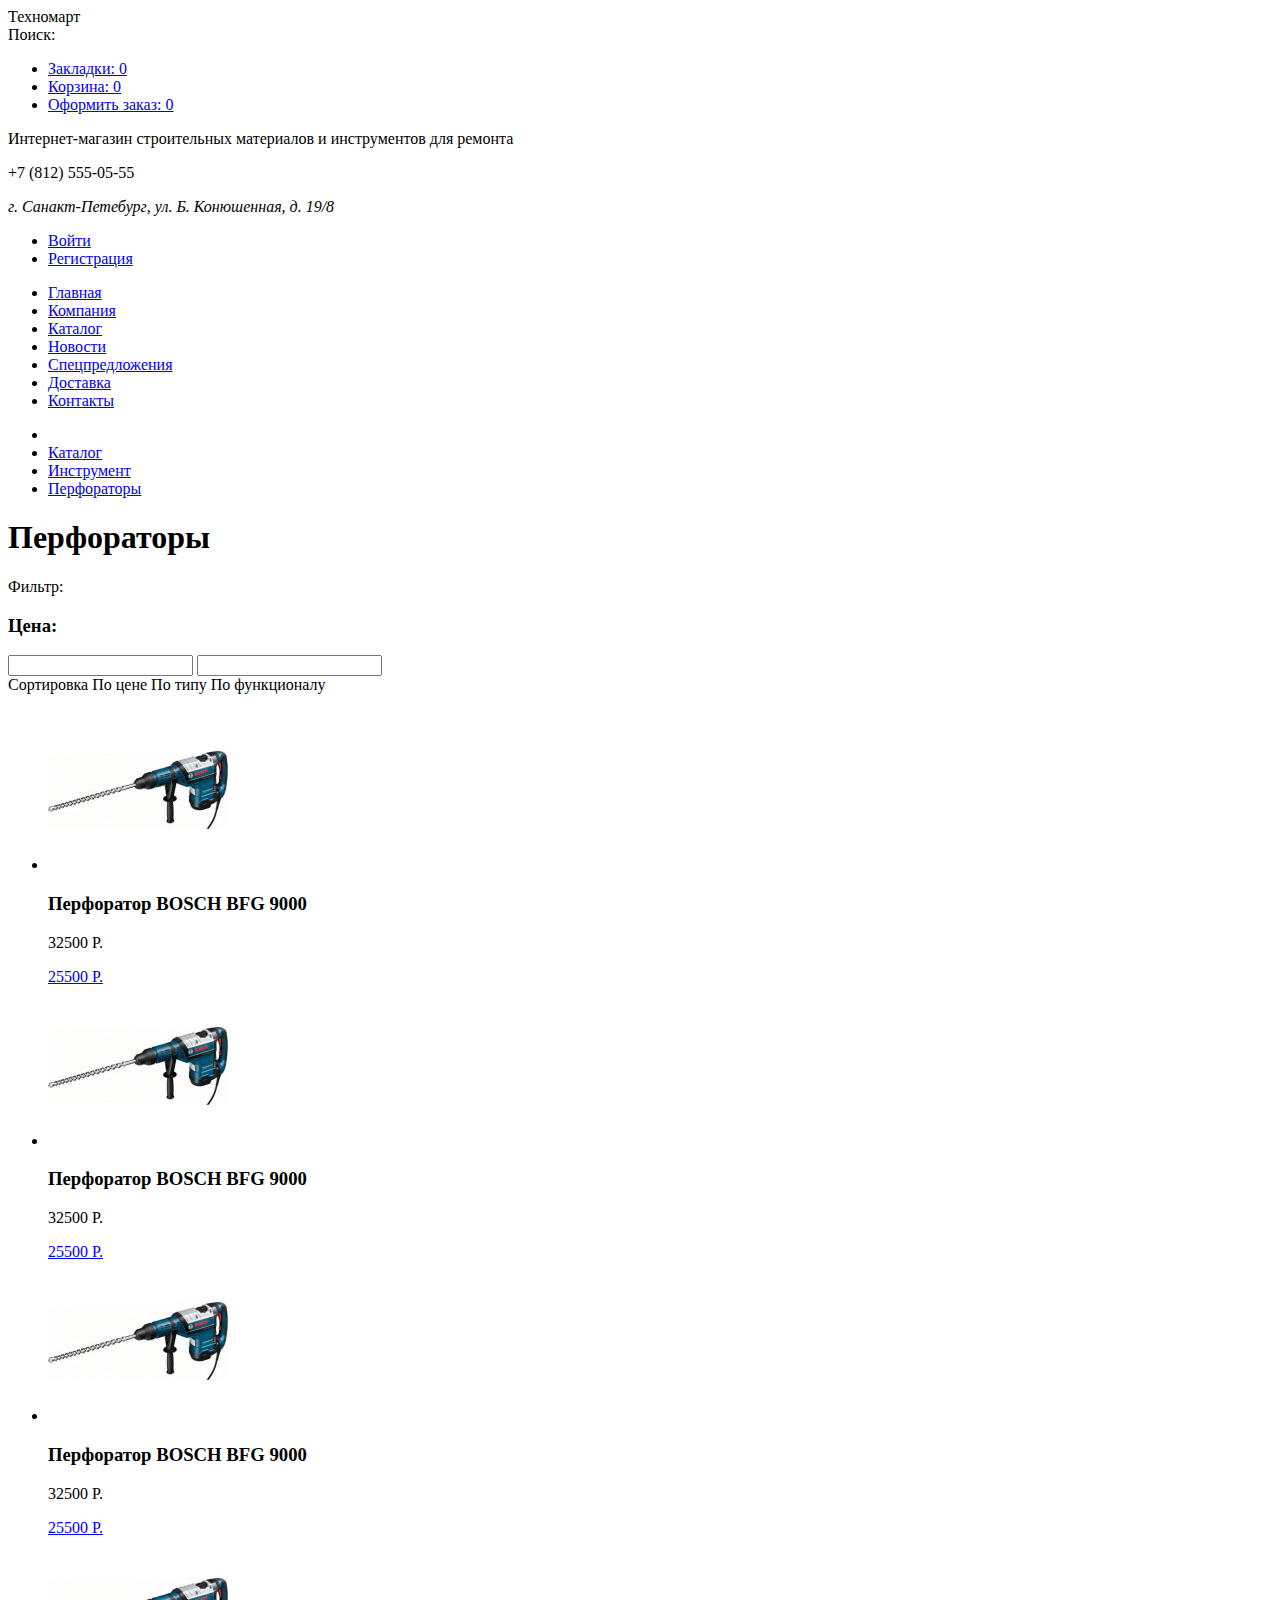
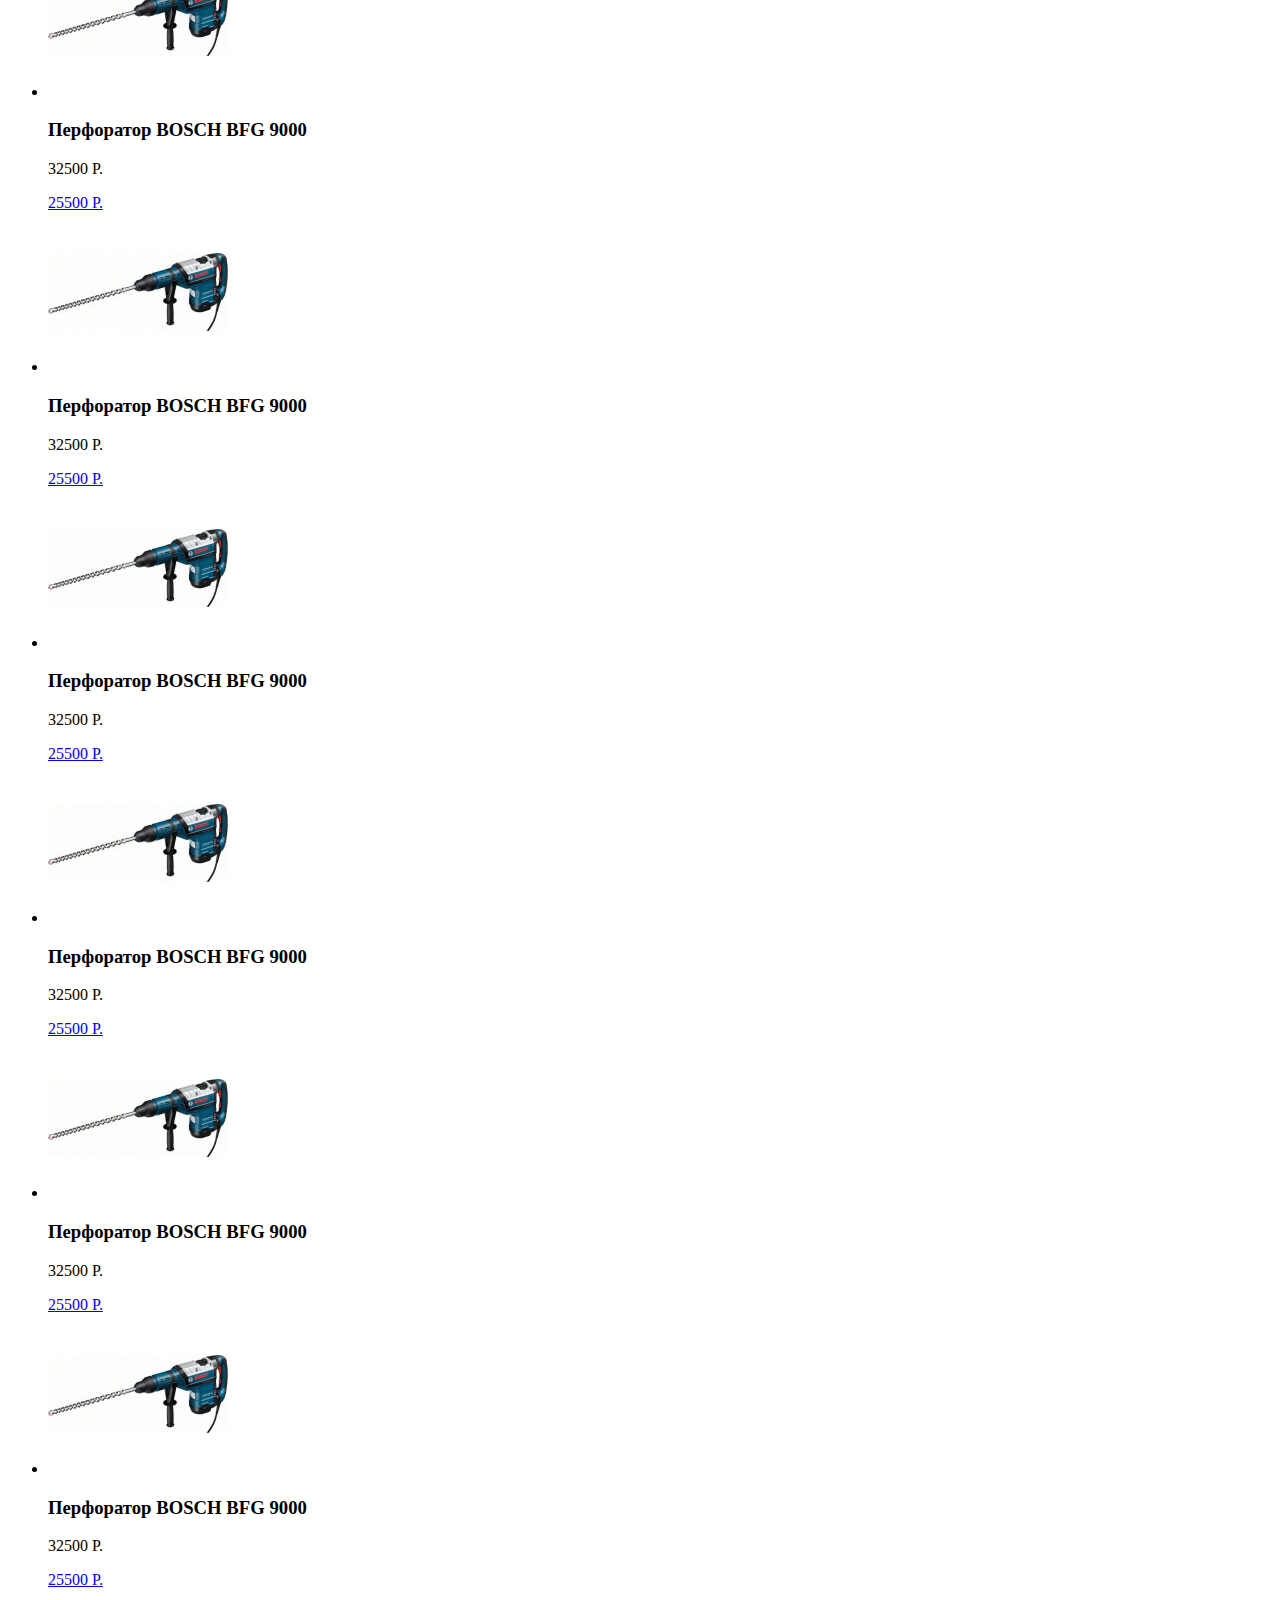
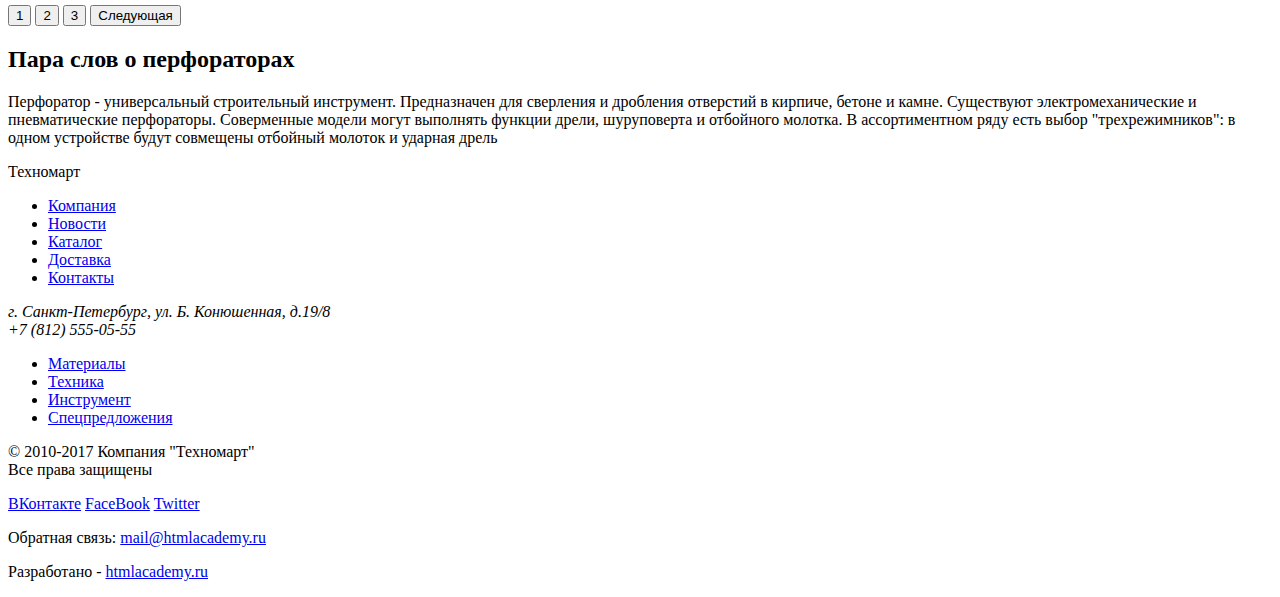
==== catalog.html @ d5b616be "Размечен каталог" ====
<!DOCTYPE html>
<html lang="ru">
  <head>
    <meta charset="utf-8">
    <title>HTML Academy: Каталог | Техномарт</title>
  </head>
  <body>
    <header class="main-header">
      <div class="top-header">
        <div class="logo">Техномарт</div>
        <span class="search-btn">Поиск:</span>
        <ul class="menu">
          <li><a href="#">Закладки: 0</a></li>
          <li><a href="#">Корзина: 0</a></li>
          <li><a href="#">Оформить заказ: 0</a></li>
        </ul>
      </div>
      <section class="middle-header">
        <div><p>Интернет-магазин строительных материалов и инструментов для
          ремонта</p></div>
        <div>
          <p><span class="phone-number">+7 (812) 555-05-55</span>
          <address>г. Санакт-Петебург, ул. Б. Конюшенная, д. 19/8</address></p>
        </div>
        <ul class="user-menu">
          <li><a class="btn login" href="#">Войти</a></li>
          <li><a class="btn registration" href="#">Регистрация</a></li>
        </ul>
      </section>
      <nav class="main-navigation">
        <ul>
          <li><a href="#">Главная</a></li>
          <li><a href="#">Компания</a></li>
          <li><a href="#">Каталог</a></li>
          <li><a href="#">Новости</a></li>
          <li><a href="#">Спецпредложения</a></li>
          <li><a href="#">Доставка</a></li>
          <li><a href="#">Контакты</a></li>
        </li>
      </nav>
    </header>

    <main>
      <section class="breadcumbs">
        <ul>
          <li><a href="#"><span class="breadcumbs-link-home"></span></a></li>
          <li><a href="#">Каталог</a></li>
          <li><a href="#">Инструмент</a></li>
          <li><a href="#">Перфораторы</a></li>
        </ul>
      </section>
      <section>
        <header>
          <h1>Перфораторы</h1>
        </header>
        <section class="catalog-filter">
          <p>Фильтр:</p>
          <h3  class="catalog-filter-title">Цена:</h3>
          <form>

            <div class="filter-slider">
            </div>

            <div class="filter-interval">
              <input type="text" name="" value="">
              <input type="text" name="" value="">
            </div>



          </form>
        </section>
      </section>

      <section class="catalog-content">
        <div>
          <span class="catalog-items-sort">Сортировка</span>
          <span class="sort-price">По цене</span>
          <span class="sort-type">По типу</span>
          <span class="sort-functional">По функционалу</span>
          <span class="sort-up"></span>
          <span class="sort-down"></span>
        </div>
        <ul class="catalog-items">
          <li class="catalog-item">
            <a href="#">
              <img src="img/BOSCH-BFG-9000.jpg" width="180" height="160">
            </a>
            <h3>Перфоратор BOSCH BFG 9000</h3>
            <p class="old-price">32500 Р.</p>
            <a class="new-price" href="#">25500 Р.</a>
          </li>
          <li class="catalog-item">
            <a href="#">
              <img src="img/BOSCH-BFG-9000.jpg" width="180" height="160">
            </a>
            <h3>Перфоратор BOSCH BFG 9000</h3>
            <p class="old-price">32500 Р.</p>
            <a class="new-price" href="#">25500 Р.</a>
          </li>
          <li class="catalog-item">
            <a href="#">
              <img src="img/BOSCH-BFG-9000.jpg" width="180" height="160">
            </a>
            <h3>Перфоратор BOSCH BFG 9000</h3>
            <p class="old-price">32500 Р.</p>
            <a class="new-price" href="#">25500 Р.</a>
          </li>
          <li class="catalog-item">
            <a href="#">
              <img src="img/BOSCH-BFG-9000.jpg" width="180" height="160">
            </a>
            <h3>Перфоратор BOSCH BFG 9000</h3>
            <p class="old-price">32500 Р.</p>
            <a class="new-price" href="#">25500 Р.</a>
          </li>
          <li class="catalog-item">
            <a href="#">
              <img src="img/BOSCH-BFG-9000.jpg" width="180" height="160">
            </a>
            <h3>Перфоратор BOSCH BFG 9000</h3>
            <p class="old-price">32500 Р.</p>
            <a class="new-price" href="#">25500 Р.</a>
          </li>
          <li class="catalog-item">
            <a href="#">
              <img src="img/BOSCH-BFG-9000.jpg" width="180" height="160">
            </a>
            <h3>Перфоратор BOSCH BFG 9000</h3>
            <p class="old-price">32500 Р.</p>
            <a class="new-price" href="#">25500 Р.</a>
          </li>
          <li class="catalog-item">
            <a href="#">
              <img src="img/BOSCH-BFG-9000.jpg" width="180" height="160">
            </a>
            <h3>Перфоратор BOSCH BFG 9000</h3>
            <p class="old-price">32500 Р.</p>
            <a class="new-price" href="#">25500 Р.</a>
          </li>
          <li class="catalog-item">
            <a href="#">
              <img src="img/BOSCH-BFG-9000.jpg" width="180" height="160">
            </a>
            <h3>Перфоратор BOSCH BFG 9000</h3>
            <p class="old-price">32500 Р.</p>
            <a class="new-price" href="#">25500 Р.</a>
          </li>
          <li class="catalog-item">
            <a href="#">
              <img src="img/BOSCH-BFG-9000.jpg" width="180" height="160">
            </a>
            <h3>Перфоратор BOSCH BFG 9000</h3>
            <p class="old-price">32500 Р.</p>
            <a class="new-price" href="#">25500 Р.</a>
          </li>
        </ul>
        <footer class="catalog-footer">
          <div class="catalog-footer-btn">
            <button type="button" name="button-first">1</button>
            <button type="button" name="button-second">2</button>
            <button type="button" name="button-third">3</button>
            <button type="button" name="button-next">Следующая</button>
          </div>
        </footer>
      </section>

      <article class="description-catalog">
        <h2>Пара слов о перфораторах</h2>
        <p>Перфоратор - универсальный строительный инструмент. Предназначен для
        сверления и дробления отверстий в кирпиче, бетоне и камне. Существуют
        электромеханические и пневматические перфораторы. Соверменные модели могут
        выполнять функции дрели, шуруповерта и отбойного молотка. В ассортиментном
        ряду есть выбор "трехрежимников": в одном устройстве будут совмещены
        отбойный молоток и ударная дрель</p>
      </article>

    </main>

    <footer class="main-footer">

      <nav class="footer-navigation">
        <section class="top-footer">
          <div class="logo">Техномарт</div>
          <ul>
            <li><a href="#">Компания</a></li>
            <li><a href="#">Новости</a></li>
            <li><a href="#">Каталог</a></li>
            <li><a href="#">Доставка</a></li>
            <li><a href="#">Контакты</a></li>
          </ul>
        </section>
        <section class="middle-footer">
          <address>г. Санкт-Петербург, ул. Б. Конюшенная, д.19/8<br>
          +7 (812) 555-05-55</address>
          <ul>
            <li><a href="#">Материалы</a></li>
            <li><a href="#">Техника</a></li>
            <li><a href="#">Инструмент</a></li>
            <li><a href="#">Спецпредложения</a></li>
          </ul>
        </section>
        <section class="bottom-footer">
          <p>&copy 2010-2017 Компания "Техномарт" <br>
          Все права защищены</p>

          <div class="social-button">
            <a href="http://vk.com" class="social-btn-vk">ВКонтакте</a>
            <a href="http://facebook.com" class="social-btn-facebook">FaceBook</a>
            <a href="http://twitter.com" class="social-btn-twitter">Twitter</a>
          </div>

          <div>
            <p>Обратная связь:
              <a href="mailto:mail@htmlacademy.ru">mail@htmlacademy.ru</a></p>
            <p>Разработано - <a href="htmlacademy.ru">htmlacademy.ru</a></p>
          </div>
        </section>
      </nav>


    </footer>

  </body>
</html>
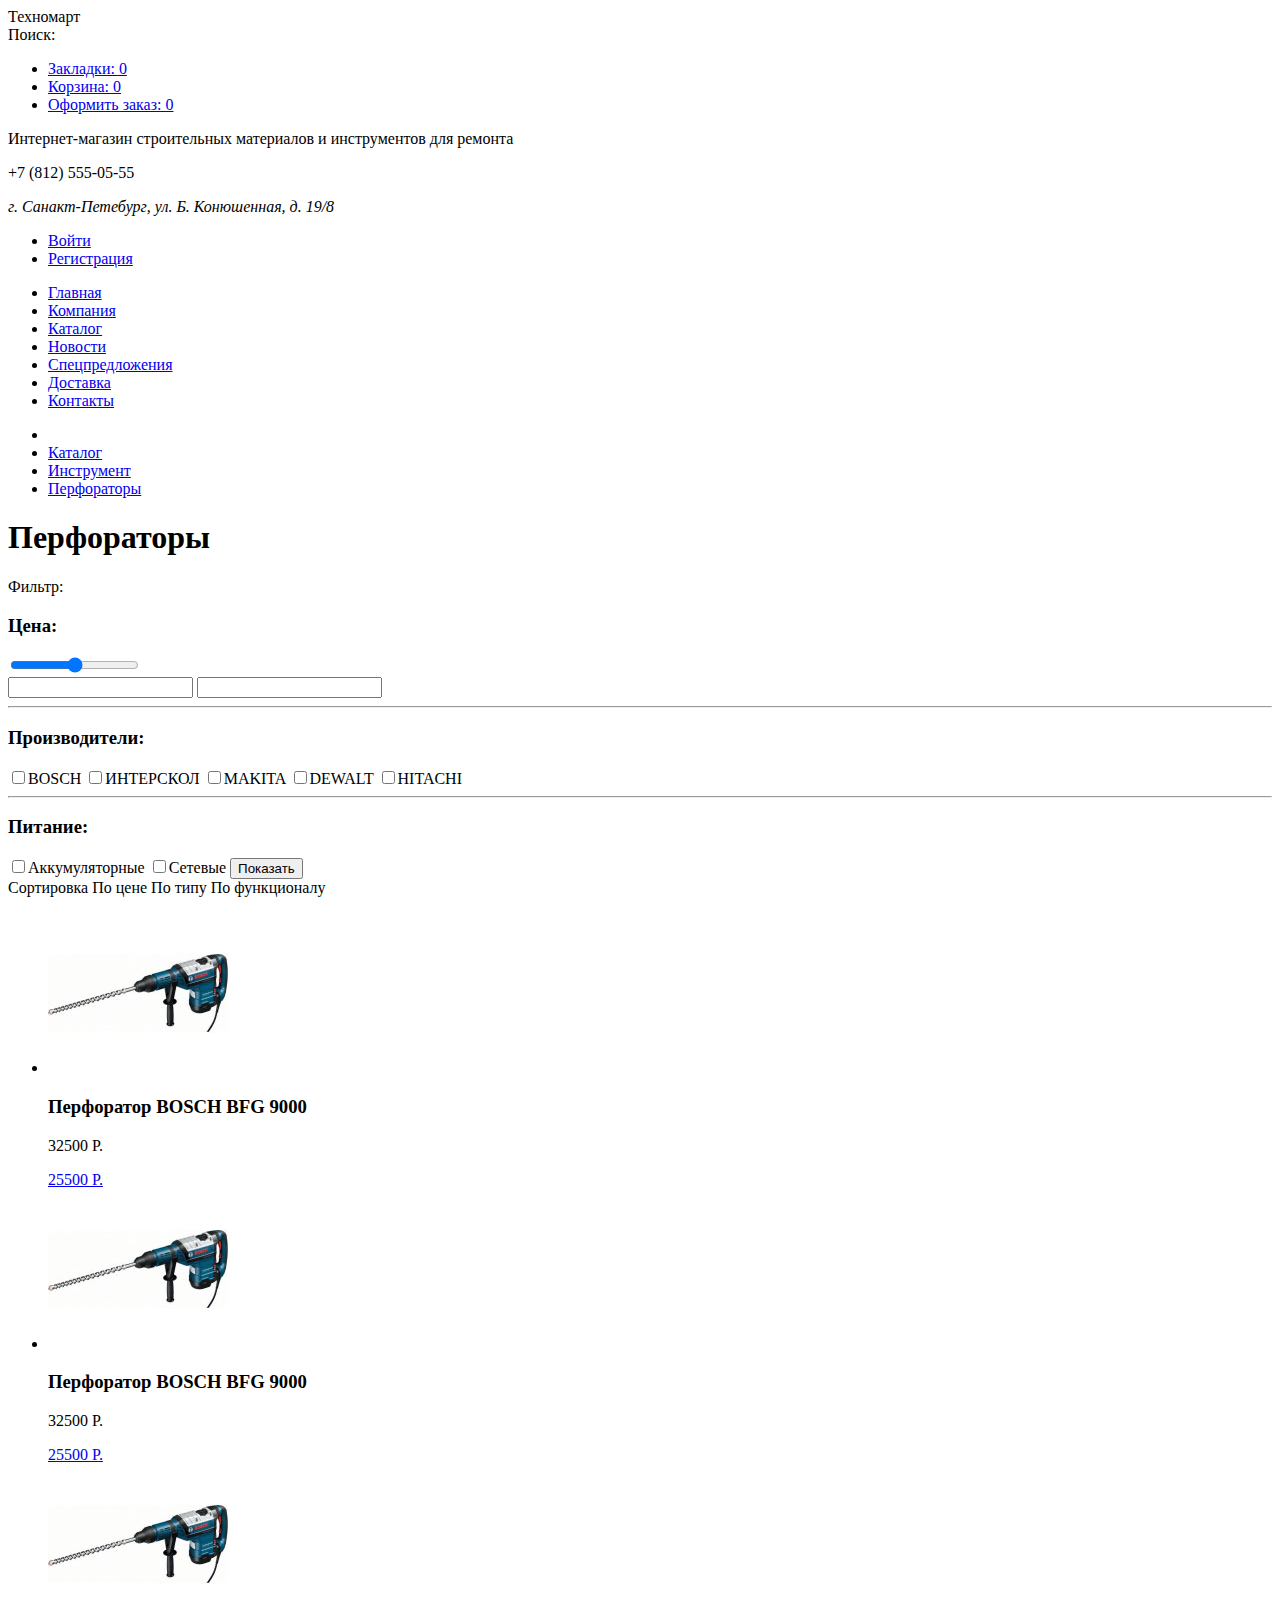
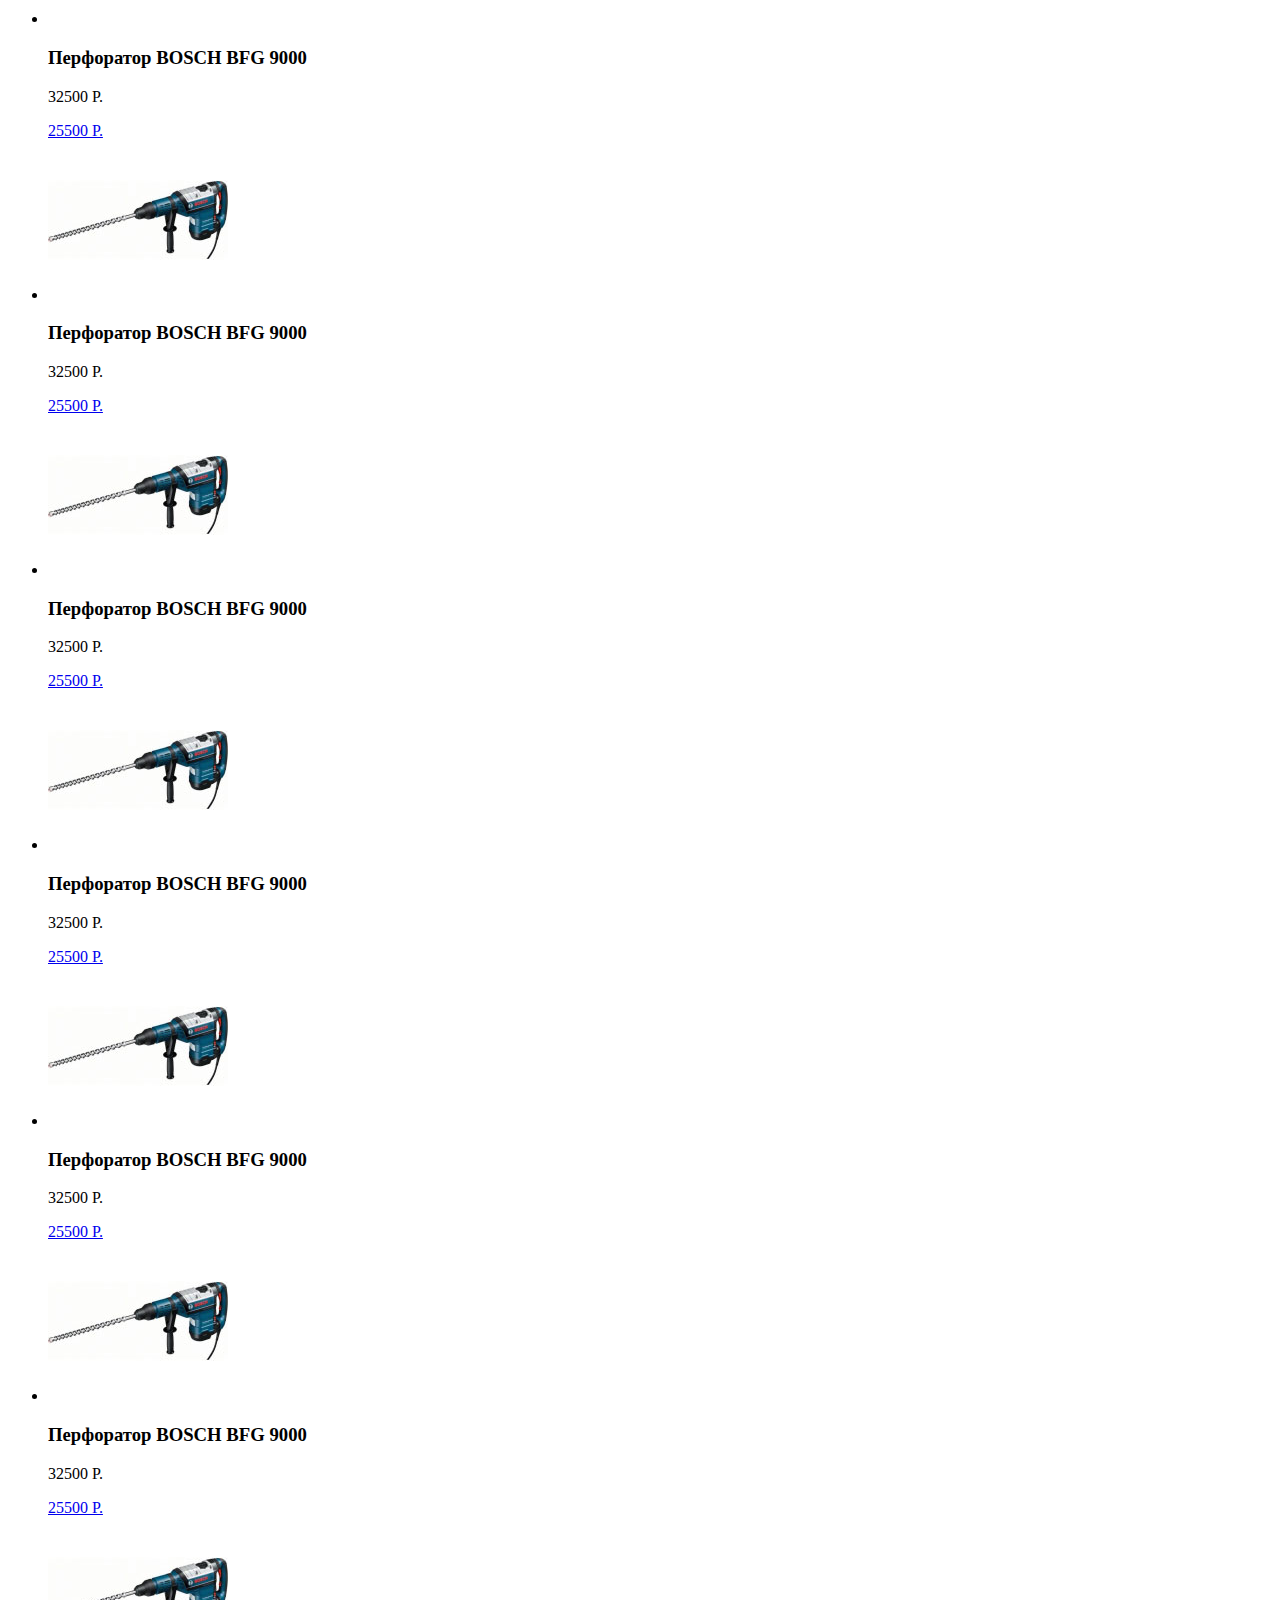
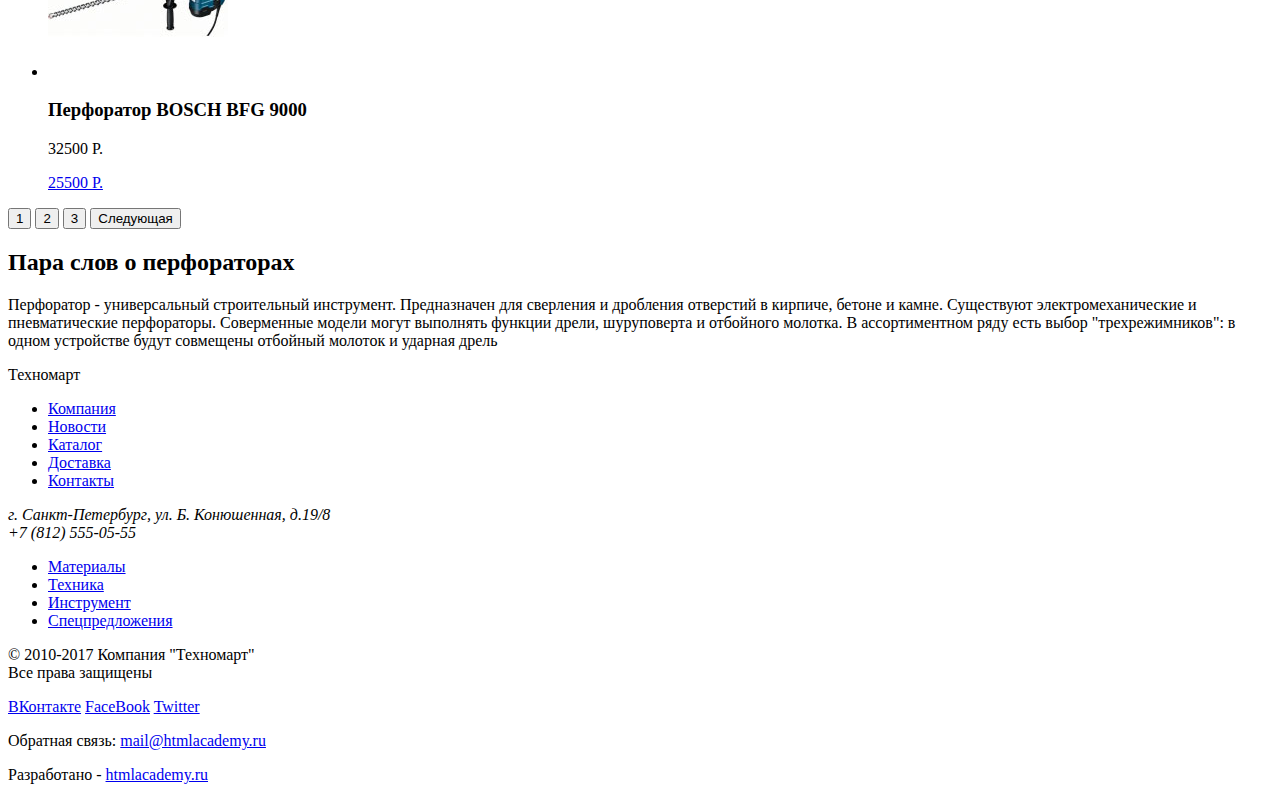
==== commit b12e2c60: "Предварительная разметка формы" ====
--- a/catalog.html
+++ b/catalog.html
@@ -55,10 +55,13 @@
         </header>
         <section class="catalog-filter">
           <p>Фильтр:</p>
-          <h3  class="catalog-filter-title">Цена:</h3>
+
           <form>
 
+            <h3  class="catalog-filter-title">Цена:</h3>
+
             <div class="filter-slider">
+              <input type="range" name="range-price" value="">
             </div>
 
             <div class="filter-interval">
@@ -66,8 +69,24 @@
               <input type="text" name="" value="">
             </div>
 
-
-
+            <hr>
+
+            <h3  class="catalog-manufactured-title">Производители:</h3>
+
+            <input type="checkbox" name="manufactured-bosch" value="BOSCH">BOSCH
+            <input type="checkbox" name="manufactured-interscol" value="ИНТЕРСКОЛ">ИНТЕРСКОЛ
+            <input type="checkbox" name="manufactured-maita" value="MAKITA">MAKITA
+            <input type="checkbox" name="manufactured-dewalt" value="DEWALT">DEWALT
+            <input type="checkbox" name="manufactured-hitachi" value="HITACHI">HITACHI
+
+            <hr>
+
+            <h3  class="catalog-feed-title">Питание:</h3>
+
+            <input type="checkbox" name="feed-batery" value="battery">Аккумуляторные
+            <input type="checkbox" name="feed-net" value="network">Сетевые
+
+            <button type="button" name="see-button">Показать</button>
           </form>
         </section>
       </section>
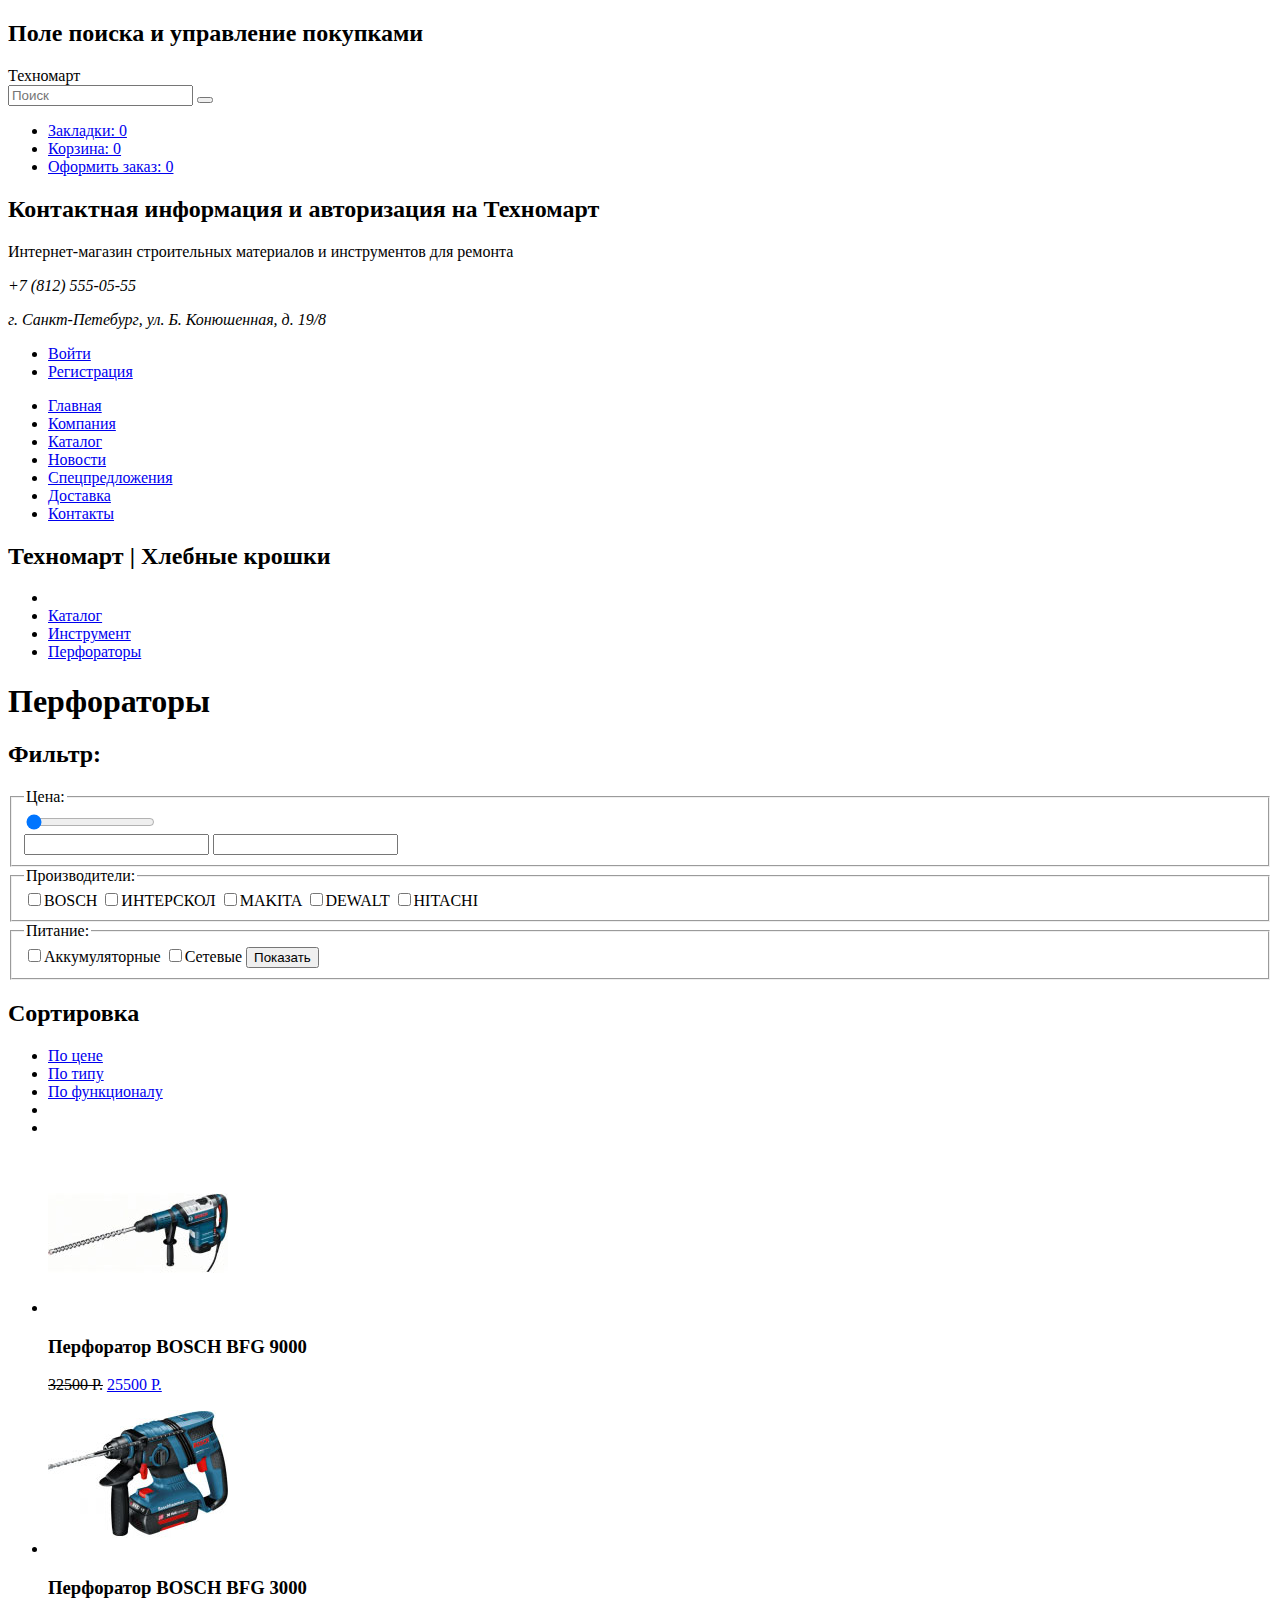
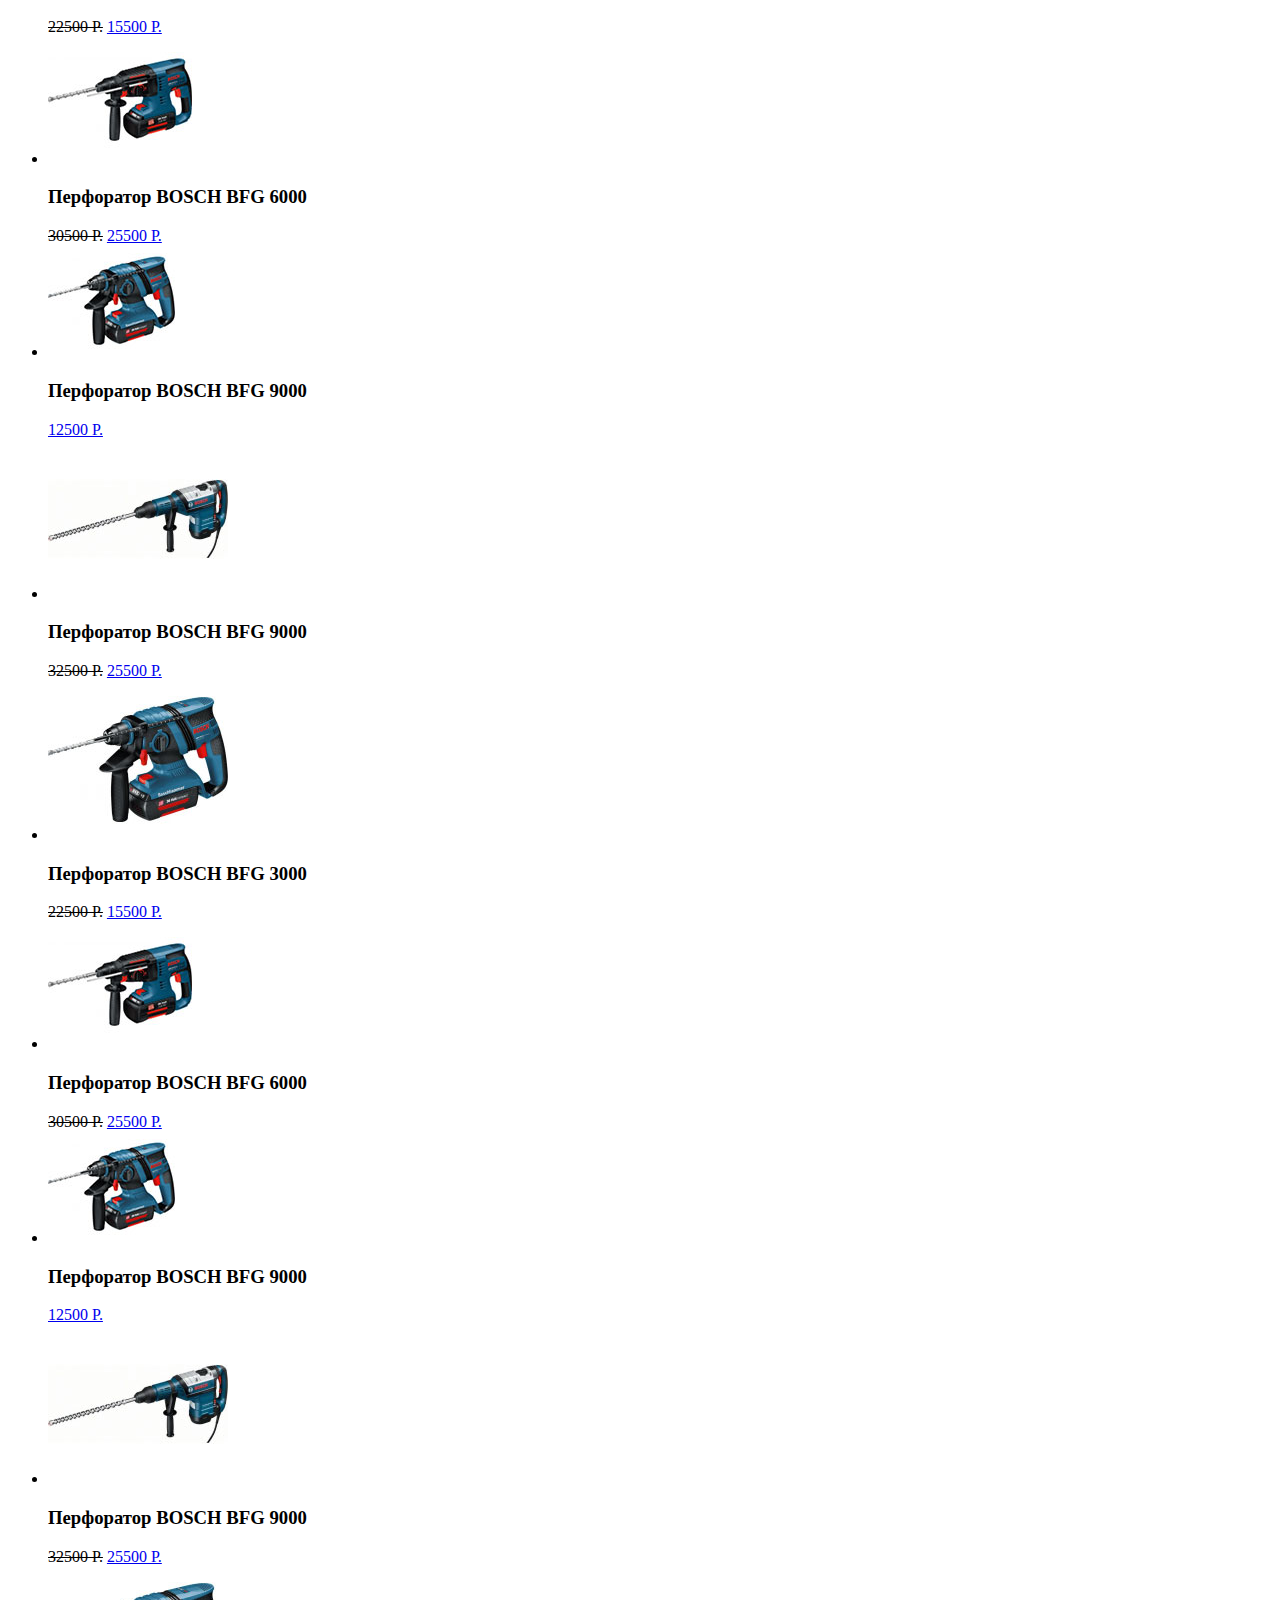
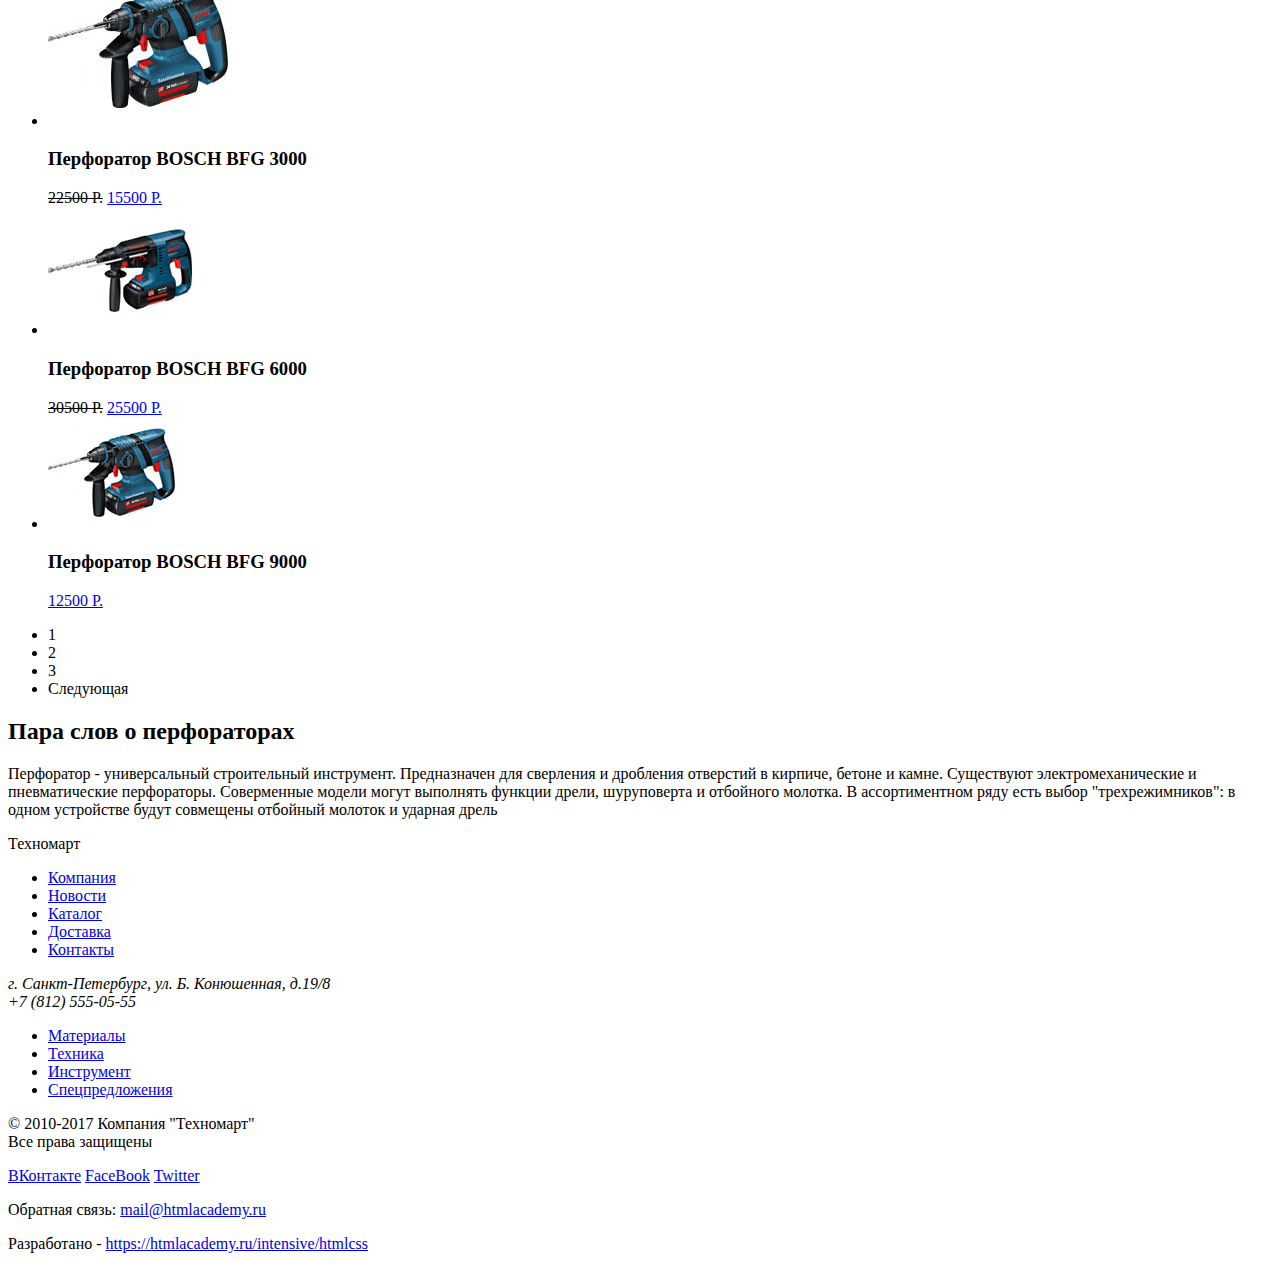
==== commit c39b6670: "Устранение ошибок валидатора" ====
--- a/catalog.html
+++ b/catalog.html
@@ -5,188 +5,295 @@
     <title>HTML Academy: Каталог | Техномарт</title>
   </head>
   <body>
+
     <header class="main-header">
-      <div class="top-header">
-        <div class="logo">Техномарт</div>
-        <span class="search-btn">Поиск:</span>
-        <ul class="menu">
-          <li><a href="#">Закладки: 0</a></li>
-          <li><a href="#">Корзина: 0</a></li>
-          <li><a href="#">Оформить заказ: 0</a></li>
-        </ul>
+
+      <div class="container container_breadth container_breadth_full">
+        <section class="top-header">
+
+          <h2 class="visually-hidden">
+            Поле поиска и управление покупками</h2>
+
+          <div class="top-header__logo">Техномарт</div>
+          <form class="form-search">
+            <input type="search" placeholder="Поиск" class="form-search__input"/>
+            <button class="form-search__button">
+              <!--<span class="установить класс для иконки лупы"></span>-->
+            </button>
+          </form>
+          <ul class="price-menu">
+            <li class="price-menu__item">
+              <a href="#" class="price-menu__link">Закладки: 0</a>
+            </li>
+            <li class="price-menu__item">
+              <a href="#" class="price-menu__link">Корзина: 0</a>
+            </li>
+            <li class="price-menu__item">
+              <a href="#" class="price-menu__link">Оформить заказ: 0</a>
+            </li>
+          </ul>
+        </section>
       </div>
+
       <section class="middle-header">
-        <div><p>Интернет-магазин строительных материалов и инструментов для
-          ремонта</p></div>
-        <div>
-          <p><span class="phone-number">+7 (812) 555-05-55</span>
-          <address>г. Санакт-Петебург, ул. Б. Конюшенная, д. 19/8</address></p>
-        </div>
+
+        <h2 class="visually-hidden">
+          Контактная информация и авторизация на Техномарт</h2>
+
+        <p class="middle-header__description">
+          Интернет-магазин строительных материалов и инструментов для
+          ремонта</p>
+        <address class="header-contact">
+          <p class="header-contact__phone">
+            +7 (812) 555-05-55</p>
+          <p class="header-contact__address">
+            г. Санкт-Петебург, ул. Б. Конюшенная, д. 19/8</p>
+        </address>
         <ul class="user-menu">
-          <li><a class="btn login" href="#">Войти</a></li>
-          <li><a class="btn registration" href="#">Регистрация</a></li>
+          <li class="user-menu__log-in">
+            <a href="#">Войти</a>
+          </li>
+          <li class="user-menu__registration" >
+            <a href="#">Регистрация</a>
+          </li>
         </ul>
       </section>
+
       <nav class="main-navigation">
-        <ul>
-          <li><a href="#">Главная</a></li>
-          <li><a href="#">Компания</a></li>
-          <li><a href="#">Каталог</a></li>
-          <li><a href="#">Новости</a></li>
-          <li><a href="#">Спецпредложения</a></li>
-          <li><a href="#">Доставка</a></li>
-          <li><a href="#">Контакты</a></li>
-        </li>
+        <ul class="main-menu">
+          <li class="main-menu__item">
+            <a href="#" class="main-menu__link">Главная</a>
+          </li>
+          <li class="main-menu__item">
+            <a href="#" class="main-menu__link">Компания</a>
+          </li>
+          <li class="main-menu__item">
+            <a href="#" class="main-menu__link">Каталог</a>
+          </li>
+          <li class="main-menu__item">
+            <a href="#" class="main-menu__link">Новости</a>
+          </li>
+          <li class="main-menu__item">
+            <a href="#" class="main-menu__link">Спецпредложения</a>
+          </li>
+          <li class="main-menu__item">
+            <a href="#" class="main-menu__link">Доставка</a>
+          </li>
+          <li class="main-menu__item">
+            <a href="#" class="main-menu__link">Контакты</a>
+          </li>
+        </ul>
       </nav>
+
     </header>
 
     <main>
       <section class="breadcumbs">
-        <ul>
-          <li><a href="#"><span class="breadcumbs-link-home"></span></a></li>
-          <li><a href="#">Каталог</a></li>
-          <li><a href="#">Инструмент</a></li>
-          <li><a href="#">Перфораторы</a></li>
+        <h2 class="visually-hidden">Техномарт | Хлебные крошки </h2>
+        <ul class="breadcumbs__list">
+          <li class="breadcumbs__item">
+            <a href="#" class="breadcumbs__link"><span class="breadcumbs-link-home"></span></a>
+          </li>
+          <li class="breadcumbs__item">
+            <a href="#" class="breadcumbs__link">Каталог</a>
+          </li>
+          <li class="breadcumbs__item">
+            <a href="#" class="breadcumbs__link">Инструмент</a>
+          </li>
+          <li class="breadcumbs__item">
+            <a href="#" class="breadcumbs__link">Перфораторы</a>
+          </li>
         </ul>
       </section>
-      <section>
-        <header>
-          <h1>Перфораторы</h1>
+      <section class="catalog">
+        <header class="catalog__header">
+          <h1 class="catalog__title">Перфораторы</h1>
         </header>
-        <section class="catalog-filter">
-          <p>Фильтр:</p>
-
-          <form>
-
-            <h3  class="catalog-filter-title">Цена:</h3>
+        <section class="filter">
+          <h2 class="filter__title">Фильтр:</h2>
+
+          <form method="get" name="filter" class="filter__form">
+
+            <fieldset>
+            <legend  class="filter__title">Цена:</legend>
 
             <div class="filter-slider">
-              <input type="range" name="range-price" value="">
+              <input type="range" name="range-price" value="0">
             </div>
 
             <div class="filter-interval">
-              <input type="text" name="" value="">
-              <input type="text" name="" value="">
+              <input type="text" name="min-price">
+              <input type="text" name="max-price">
             </div>
 
-            <hr>
-
-            <h3  class="catalog-manufactured-title">Производители:</h3>
-
-            <input type="checkbox" name="manufactured-bosch" value="BOSCH">BOSCH
-            <input type="checkbox" name="manufactured-interscol" value="ИНТЕРСКОЛ">ИНТЕРСКОЛ
-            <input type="checkbox" name="manufactured-maita" value="MAKITA">MAKITA
-            <input type="checkbox" name="manufactured-dewalt" value="DEWALT">DEWALT
-            <input type="checkbox" name="manufactured-hitachi" value="HITACHI">HITACHI
-
-            <hr>
-
-            <h3  class="catalog-feed-title">Питание:</h3>
-
-            <input type="checkbox" name="feed-batery" value="battery">Аккумуляторные
-            <input type="checkbox" name="feed-net" value="network">Сетевые
-
-            <button type="button" name="see-button">Показать</button>
+            </fieldset>
+            <fieldset>
+
+              <legend  class="filter__manufactured">Производители:</legend>
+              <label for="bosch" class="filter__label">
+                <input type="checkbox"  id="bosch" name="manufactured" value="BOSCH">BOSCH
+              </label>
+              <label for="interscol" class="filter__label">
+                <input type="checkbox" name="manufactured" id="interscol" value="ИНТЕРСКОЛ">ИНТЕРСКОЛ
+              </label>
+              <label for="makita" class="filter__label">
+                <input type="checkbox" name="manufactured" id="makita" value="MAKITA">MAKITA
+              </label>
+              <label for="dewalt" class="filter__label">
+                <input type="checkbox" name="manufactured" id="dewalt" value="DEWALT">DEWALT
+              </label>
+              <label for="hitachi" class="filter__label">
+                <input type="checkbox" name="manufactured" id="hitachi" value="HITACHI">HITACHI
+              </label>
+            </fieldset>
+
+            <fieldset>
+            <legend  class="catalog-feed-title">Питание:</legend>
+            <label for="feed-batery" class="filter__label">
+              <input type="checkbox" name="feed" id="feed-batery" value="battery">Аккумуляторные
+            </label>
+            <label for="feed-net" class="filter__label">
+              <input type="checkbox" name="feed" id="feed-net" value="network">Сетевые
+            </label>
+
+            <button>Показать</button>
+            </fieldset>
           </form>
         </section>
       </section>
 
       <section class="catalog-content">
-        <div>
-          <span class="catalog-items-sort">Сортировка</span>
-          <span class="sort-price">По цене</span>
-          <span class="sort-type">По типу</span>
-          <span class="sort-functional">По функционалу</span>
-          <span class="sort-up"></span>
-          <span class="sort-down"></span>
-        </div>
-        <ul class="catalog-items">
-          <li class="catalog-item">
-            <a href="#">
-              <img src="img/BOSCH-BFG-9000.jpg" width="180" height="160">
-            </a>
-            <h3>Перфоратор BOSCH BFG 9000</h3>
-            <p class="old-price">32500 Р.</p>
-            <a class="new-price" href="#">25500 Р.</a>
-          </li>
-          <li class="catalog-item">
-            <a href="#">
-              <img src="img/BOSCH-BFG-9000.jpg" width="180" height="160">
-            </a>
-            <h3>Перфоратор BOSCH BFG 9000</h3>
-            <p class="old-price">32500 Р.</p>
-            <a class="new-price" href="#">25500 Р.</a>
-          </li>
-          <li class="catalog-item">
-            <a href="#">
-              <img src="img/BOSCH-BFG-9000.jpg" width="180" height="160">
-            </a>
-            <h3>Перфоратор BOSCH BFG 9000</h3>
-            <p class="old-price">32500 Р.</p>
-            <a class="new-price" href="#">25500 Р.</a>
-          </li>
-          <li class="catalog-item">
-            <a href="#">
-              <img src="img/BOSCH-BFG-9000.jpg" width="180" height="160">
-            </a>
-            <h3>Перфоратор BOSCH BFG 9000</h3>
-            <p class="old-price">32500 Р.</p>
-            <a class="new-price" href="#">25500 Р.</a>
-          </li>
-          <li class="catalog-item">
-            <a href="#">
-              <img src="img/BOSCH-BFG-9000.jpg" width="180" height="160">
-            </a>
-            <h3>Перфоратор BOSCH BFG 9000</h3>
-            <p class="old-price">32500 Р.</p>
-            <a class="new-price" href="#">25500 Р.</a>
-          </li>
-          <li class="catalog-item">
-            <a href="#">
-              <img src="img/BOSCH-BFG-9000.jpg" width="180" height="160">
-            </a>
-            <h3>Перфоратор BOSCH BFG 9000</h3>
-            <p class="old-price">32500 Р.</p>
-            <a class="new-price" href="#">25500 Р.</a>
-          </li>
-          <li class="catalog-item">
-            <a href="#">
-              <img src="img/BOSCH-BFG-9000.jpg" width="180" height="160">
-            </a>
-            <h3>Перфоратор BOSCH BFG 9000</h3>
-            <p class="old-price">32500 Р.</p>
-            <a class="new-price" href="#">25500 Р.</a>
-          </li>
-          <li class="catalog-item">
-            <a href="#">
-              <img src="img/BOSCH-BFG-9000.jpg" width="180" height="160">
-            </a>
-            <h3>Перфоратор BOSCH BFG 9000</h3>
-            <p class="old-price">32500 Р.</p>
-            <a class="new-price" href="#">25500 Р.</a>
-          </li>
-          <li class="catalog-item">
-            <a href="#">
-              <img src="img/BOSCH-BFG-9000.jpg" width="180" height="160">
-            </a>
-            <h3>Перфоратор BOSCH BFG 9000</h3>
-            <p class="old-price">32500 Р.</p>
-            <a class="new-price" href="#">25500 Р.</a>
-          </li>
-        </ul>
+        <h2 class="catalog-content__title">Сортировка</h2>
+        <ul class="sort-price">
+          <li class="sort-price__item">
+            <a href="#" class="sort-price__link sort-price__link_price">
+              По цене</a>
+          </li>
+          <li class="sort-price__item">
+            <a href="#" class="sort-price__link sort-price__link_type">
+              По типу</a>
+          </li>
+          <li class="sort-price__item">
+            <a href="#" class="sort-price__link sort-price__link_functional">
+              По функционалу</a>
+          </li>
+          <li class="sort-price__item">
+            <a href="#" class="sort-price__link sort-price__link_up"></a>
+          </li>
+          <li class="sort-price__item">
+            <a href="#" class="sort-price__link sort-price__link_down"></a>
+          </li>
+        </ul>
+
+        <ul class="catalog-list">
+          <li class="catalog-item">
+            <img src="img/BOSCH-BFG-9000.jpg" alt="BOSCH BFG 9000"
+            width="180" height="160" class="catalog-item__image">
+            <h3 class="catalog-item__title">Перфоратор BOSCH BFG 9000</h3>
+            <del class="catalog-item__old-price">32500 Р.</del>
+            <a class="catalog-item__link" href="#">25500 Р.</a>
+          </li>
+          <li class="catalog-item">
+            <img src="img/BOSCH-BFG-3000.jpg" alt="BOSCH BFG 3000"
+            width="180" height="160" class="catalog-item__image">
+            <h3 class="catalog-item__title">Перфоратор BOSCH BFG 3000</h3>
+            <del class="catalog-item__old-price">22500 Р.</del>
+            <a class="catalog-item__link" href="#">15500 Р.</a>
+          </li>
+          <li class="catalog-item">
+            <img src="img/BOSCH-BFG-6000.jpg" alt="BOSCH BFG 6000"
+            width="144" height="128" class="catalog-item__image">
+            <h3 class="catalog-item__title">Перфоратор BOSCH BFG 6000</h3>
+            <del class="catalog-item__old-price">30500 Р.</del>
+            <a class="catalog-item__link" href="#">25500 Р.</a>
+          </li>
+          <li class="catalog-item">
+            <img src="img/BOSCH-BFG-2000.jpg" alt="BOSCH BFG 2000"
+            width="127" height="112" class="catalog-item__image">
+            <h3 class="catalog-item__title">Перфоратор BOSCH BFG 9000</h3>
+            <a class="catalog-item__link" href="#">12500 Р.</a>
+          </li>
+
+          <li class="catalog-item">
+            <img src="img/BOSCH-BFG-9000.jpg" alt="BOSCH BFG 9000"
+            width="180" height="160" class="catalog-item__image">
+            <h3 class="catalog-item__title">Перфоратор BOSCH BFG 9000</h3>
+            <del class="catalog-item__old-price">32500 Р.</del>
+            <a class="catalog-item__link" href="#">25500 Р.</a>
+          </li>
+          <li class="catalog-item">
+            <img src="img/BOSCH-BFG-3000.jpg" alt="BOSCH BFG 3000"
+            width="180" height="160" class="catalog-item__image">
+            <h3 class="catalog-item__title">Перфоратор BOSCH BFG 3000</h3>
+            <del class="catalog-item__old-price">22500 Р.</del>
+            <a class="catalog-item__link" href="#">15500 Р.</a>
+          </li>
+          <li class="catalog-item">
+            <img src="img/BOSCH-BFG-6000.jpg" alt="BOSCH BFG 6000"
+            width="144" height="128" class="catalog-item__image">
+            <h3 class="catalog-item__title">Перфоратор BOSCH BFG 6000</h3>
+            <del class="catalog-item__old-price">30500 Р.</del>
+            <a class="catalog-item__link" href="#">25500 Р.</a>
+          </li>
+          <li class="catalog-item">
+            <img src="img/BOSCH-BFG-2000.jpg" alt="BOSCH BFG 2000"
+            width="127" height="112" class="catalog-item__image">
+            <h3 class="catalog-item__title">Перфоратор BOSCH BFG 9000</h3>
+            <a class="catalog-item__link" href="#">12500 Р.</a>
+          </li>
+
+          <li class="catalog-item">
+            <img src="img/BOSCH-BFG-9000.jpg" alt="BOSCH BFG 9000"
+            width="180" height="160" class="catalog-item__image">
+            <h3 class="catalog-item__title">Перфоратор BOSCH BFG 9000</h3>
+            <del class="catalog-item__old-price">32500 Р.</del>
+            <a class="catalog-item__link" href="#">25500 Р.</a>
+          </li>
+          <li class="catalog-item">
+            <img src="img/BOSCH-BFG-3000.jpg" alt="BOSCH BFG 3000"
+            width="180" height="160" class="catalog-item__image">
+            <h3 class="catalog-item__title">Перфоратор BOSCH BFG 3000</h3>
+            <del class="catalog-item__old-price">22500 Р.</del>
+            <a class="catalog-item__link" href="#">15500 Р.</a>
+          </li>
+          <li class="catalog-item">
+            <img src="img/BOSCH-BFG-6000.jpg" alt="BOSCH BFG 6000"
+            width="144" height="128" class="catalog-item__image">
+            <h3 class="catalog-item__title">Перфоратор BOSCH BFG 6000</h3>
+            <del class="catalog-item__old-price">30500 Р.</del>
+            <a class="catalog-item__link" href="#">25500 Р.</a>
+          </li>
+          <li class="catalog-item">
+            <img src="img/BOSCH-BFG-2000.jpg" alt="BOSCH BFG 2000"
+            width="127" height="112" class="catalog-item__image">
+            <h3 class="catalog-item__title">Перфоратор BOSCH BFG 9000</h3>
+            <a class="catalog-item__link" href="#">12500 Р.</a>
+          </li>
+
+        </ul>
+
         <footer class="catalog-footer">
-          <div class="catalog-footer-btn">
-            <button type="button" name="button-first">1</button>
-            <button type="button" name="button-second">2</button>
-            <button type="button" name="button-third">3</button>
-            <button type="button" name="button-next">Следующая</button>
-          </div>
+          <ul class="footer-list">
+            <li class="footer-list__item">
+              <a class="footer-list__link">1</a>
+            </li>
+            <li class="footer-list__item">
+              <a class="footer-list__link">2</a>
+            </li>
+            <li class="footer-list__item">
+              <a class="footer-list__link">3</a>
+            </li>
+            <li class="footer-list__item">
+              <a class="footer-list__link">Следующая</a>
+            </li>
+          </ul>
         </footer>
       </section>
 
       <article class="description-catalog">
-        <h2>Пара слов о перфораторах</h2>
-        <p>Перфоратор - универсальный строительный инструмент. Предназначен для
+        <h2 class="description-catalog__title">Пара слов о перфораторах</h2>
+        <p class="description-catalog__title">
+        Перфоратор - универсальный строительный инструмент. Предназначен для
         сверления и дробления отверстий в кирпиче, бетоне и камне. Существуют
         электромеханические и пневматические перфораторы. Соверменные модели могут
         выполнять функции дрели, шуруповерта и отбойного молотка. В ассортиментном
@@ -198,45 +305,66 @@
 
     <footer class="main-footer">
 
-      <nav class="footer-navigation">
-        <section class="top-footer">
-          <div class="logo">Техномарт</div>
-          <ul>
-            <li><a href="#">Компания</a></li>
-            <li><a href="#">Новости</a></li>
-            <li><a href="#">Каталог</a></li>
-            <li><a href="#">Доставка</a></li>
-            <li><a href="#">Контакты</a></li>
+        <section class="footer-top">
+          <div class="footer-top__logo">Техномарт</div>
+          <nav class="footer-menu">
+            <ul class="footer-menu__list">
+              <li class="footer-menu__item">
+                <a href="#" class="footer-menu__link">Компания</a>
+              </li>
+              <li class="footer-menu__item">
+                <a href="#" class="footer-menu__link">Новости</a>
+              </li>
+              <li class="footer-menu__item">
+                <a href="#" class="footer-menu__link">Каталог</a>
+              </li>
+              <li class="footer-menu__item">
+                <a href="#" class="footer-menu__link">Доставка</a>
+              </li>
+              <li class="footer-menu__item">
+                <a href="#" class="footer-menu__link">Контакты</a>
+              </li>
+            </ul>
+          </nav>
+        </section>
+        <section class="footer-middle">
+          <address class="footer-middle__address">г. Санкт-Петербург, ул. Б. Конюшенная, д.19/8<br>
+          +7 (812) 555-05-55</address>
+          <ul class="footer-middle__menu-list">
+            <li class="footer-middle__menu-item">
+              <a href="#" class="footer-middle__linnk">Материалы</a>
+            </li>
+            <li class="footer-middle__menu-item">
+              <a href="#" class="footer-middle__linnk">Техника</a>
+            </li>
+            <li class="footer-middle__menu-item">
+              <a href="#" class="footer-middle__linnk">Инструмент</a>
+            </li>
+            <li class="footer-middle__menu-item">
+              <a href="#" class="footer-middle__linnk">Спецпредложения</a>
+            </li>
           </ul>
         </section>
-        <section class="middle-footer">
-          <address>г. Санкт-Петербург, ул. Б. Конюшенная, д.19/8<br>
-          +7 (812) 555-05-55</address>
-          <ul>
-            <li><a href="#">Материалы</a></li>
-            <li><a href="#">Техника</a></li>
-            <li><a href="#">Инструмент</a></li>
-            <li><a href="#">Спецпредложения</a></li>
-          </ul>
-        </section>
+
         <section class="bottom-footer">
-          <p>&copy 2010-2017 Компания "Техномарт" <br>
+          <p class="bottom-footer__copyright">&copy; 2010-2017 Компания "Техномарт" <br>
           Все права защищены</p>
 
-          <div class="social-button">
-            <a href="http://vk.com" class="social-btn-vk">ВКонтакте</a>
-            <a href="http://facebook.com" class="social-btn-facebook">FaceBook</a>
-            <a href="http://twitter.com" class="social-btn-twitter">Twitter</a>
+          <div class="bottom-footer__social-button">
+            <a href="http://vk.com" class="bottom-footer__vk-icon">ВКонтакте</a>
+            <a href="http://facebook.com" class="bottom-footer__facebook-icon">FaceBook</a>
+            <a href="http://twitter.com" class="bottom-footer__twitter-icon">Twitter</a>
           </div>
 
-          <div>
-            <p>Обратная связь:
-              <a href="mailto:mail@htmlacademy.ru">mail@htmlacademy.ru</a></p>
-            <p>Разработано - <a href="htmlacademy.ru">htmlacademy.ru</a></p>
+          <div class="footer-feedback">
+            <p class="footer-feedback__mail">Обратная связь:
+              <a href="mailto:mail@htmlacademy.ru"
+              class="footer-feedback__mail-link">mail@htmlacademy.ru</a></p>
+            <p class="footer-feedback__powered-by">Разработано -
+              <a href="htmlacademy.ru" class="footer-feedback__link">
+                https://htmlacademy.ru/intensive/htmlcss</a></p>
           </div>
         </section>
-      </nav>
-
 
     </footer>
 
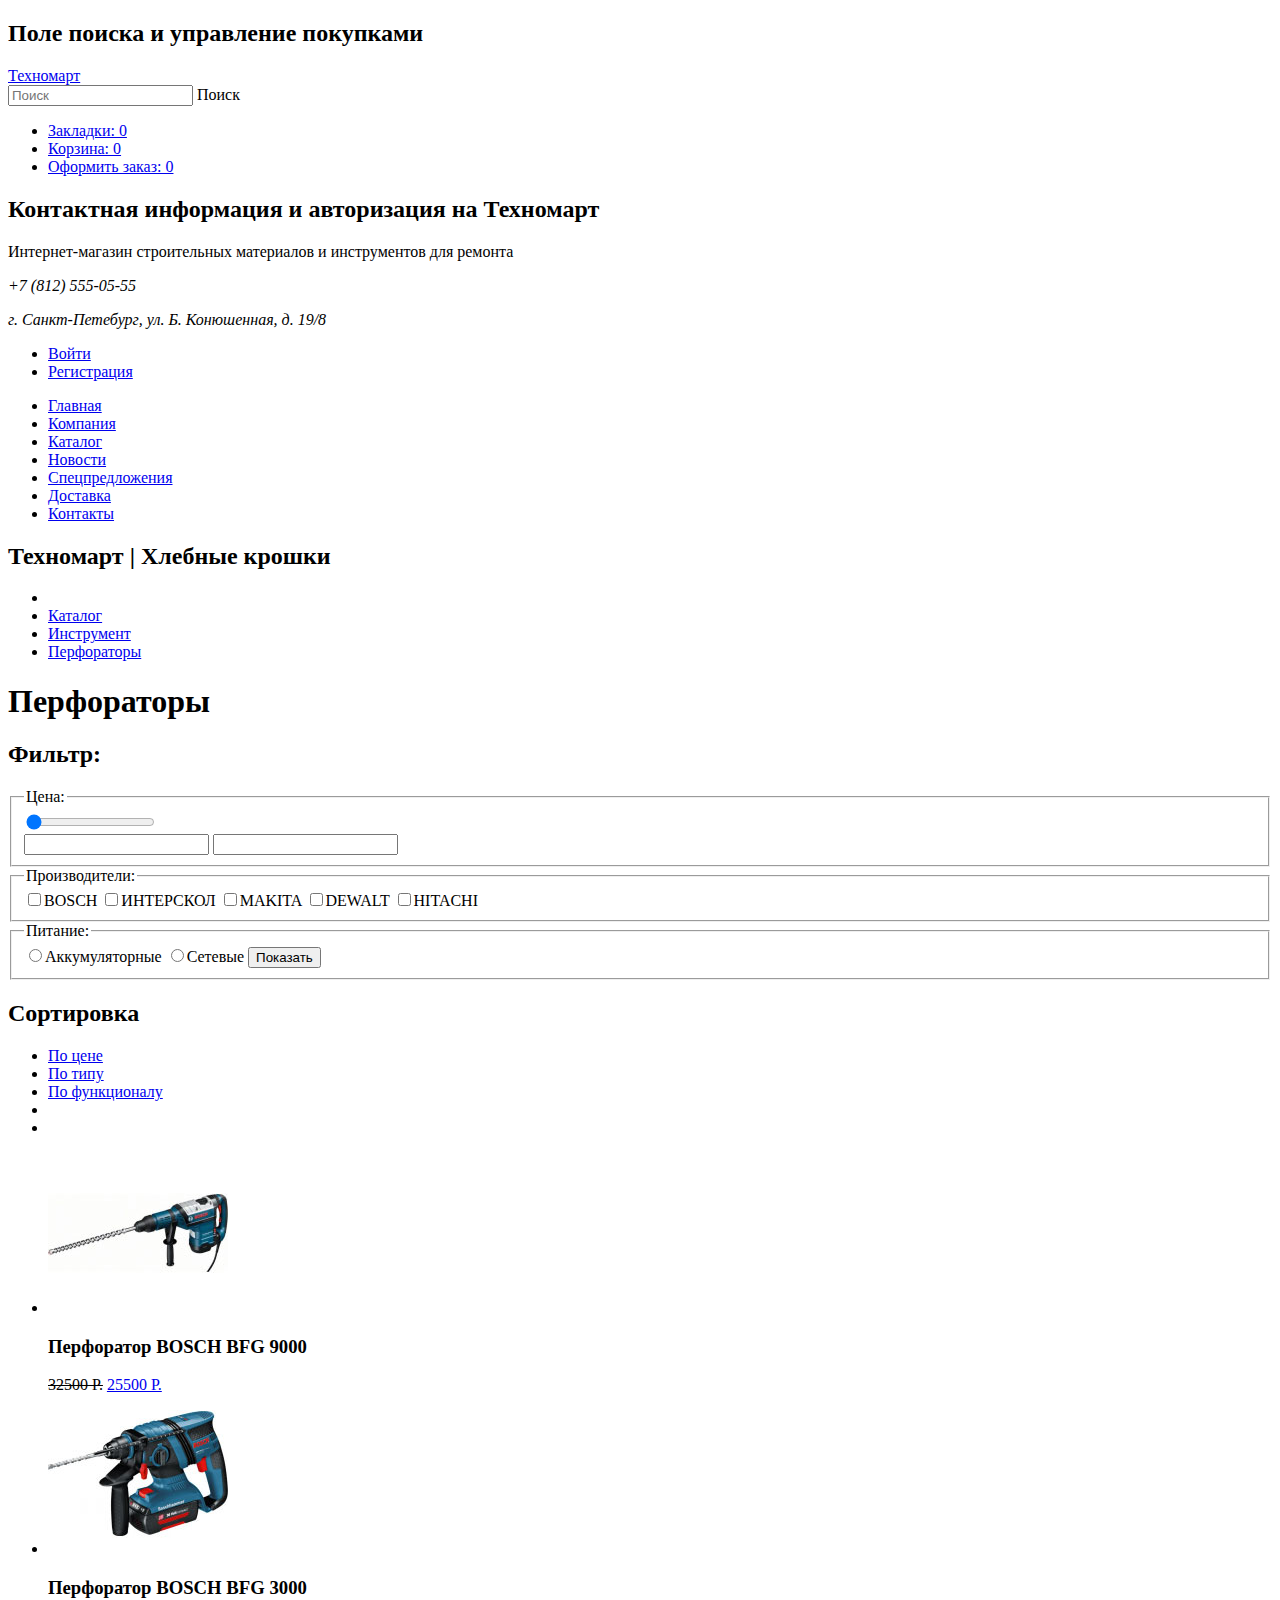
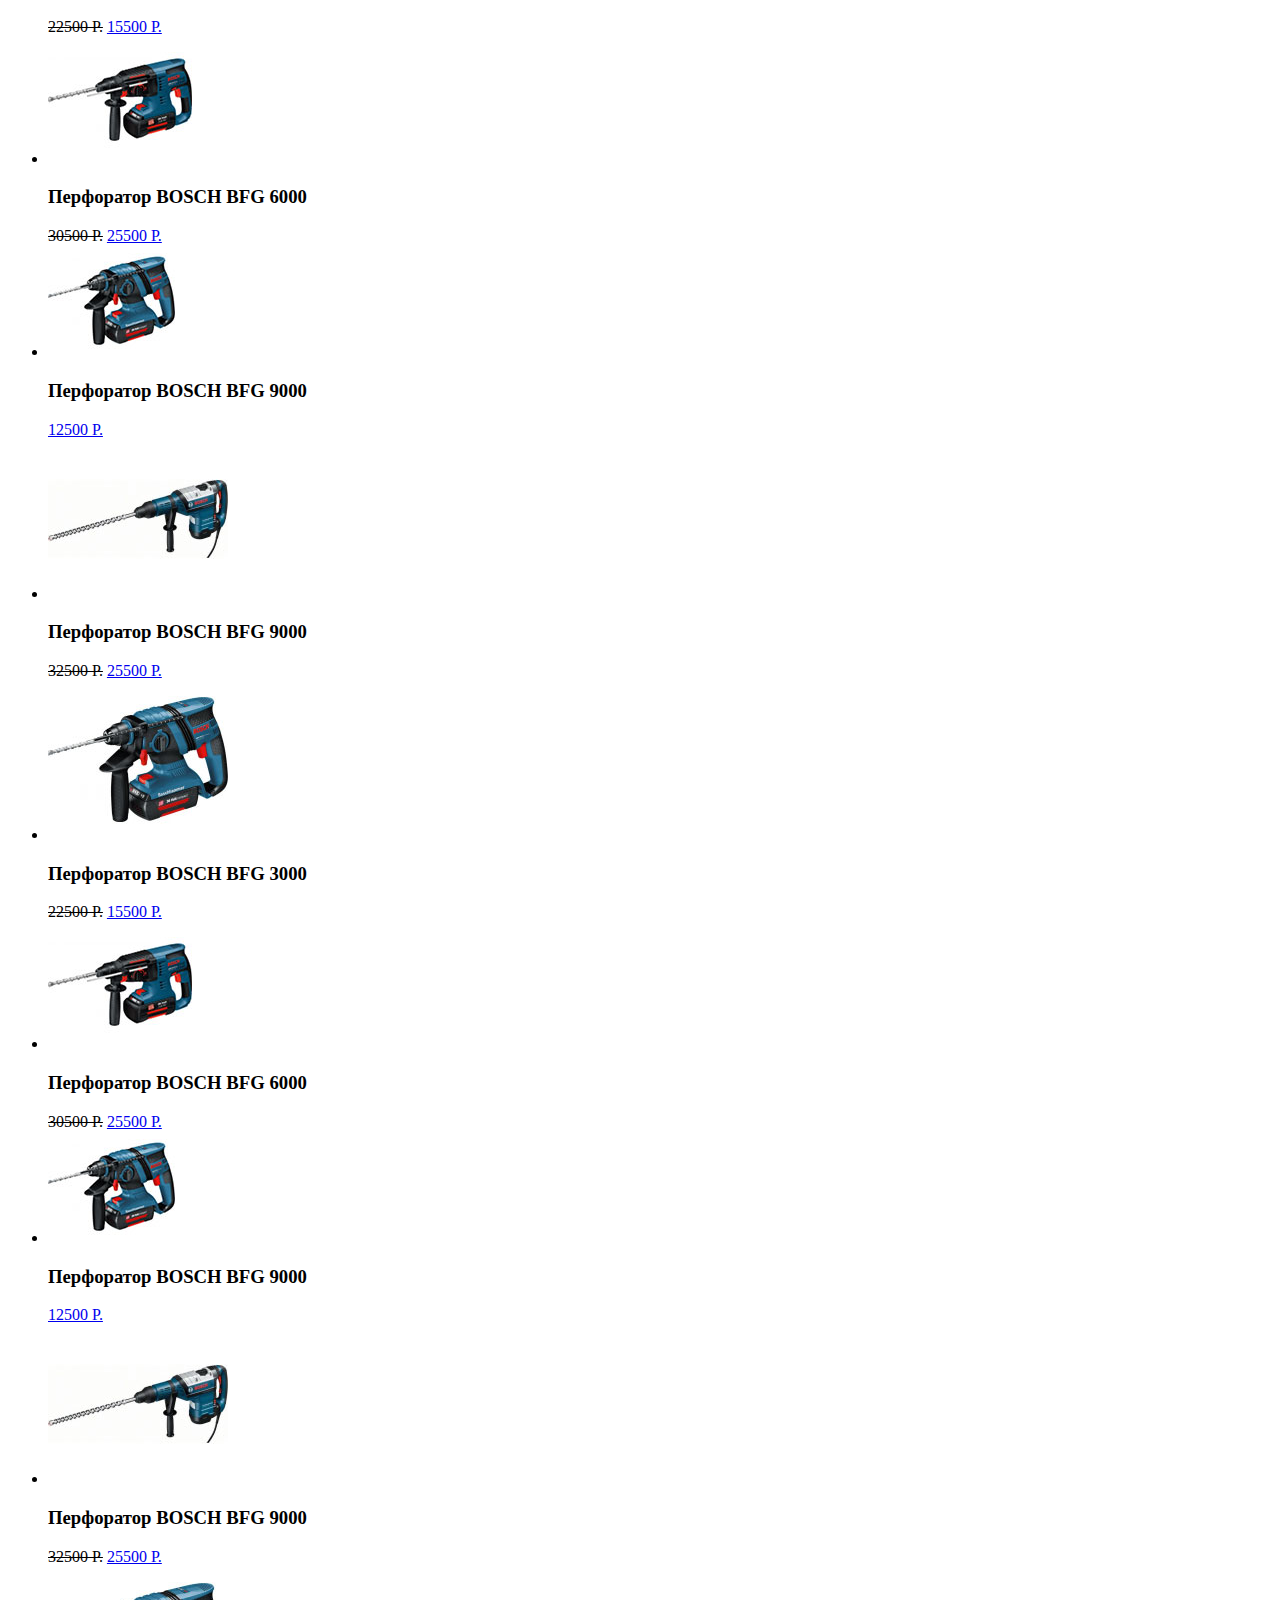
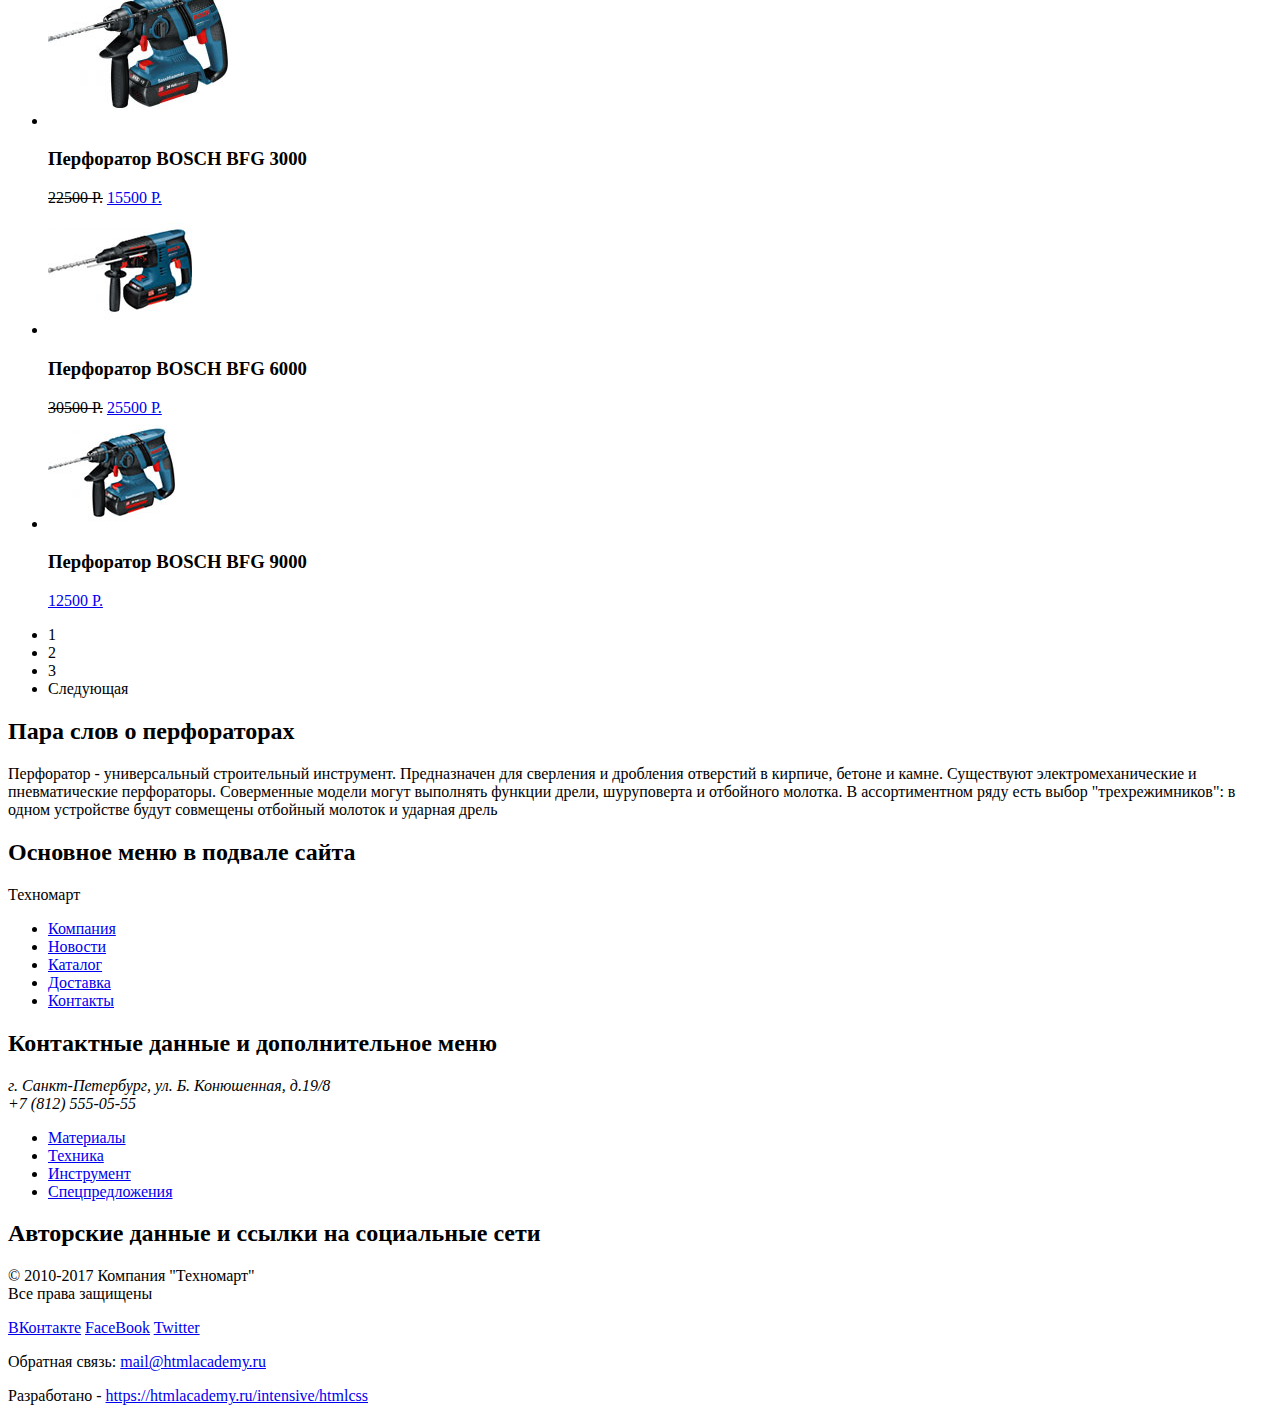
==== commit 2239b480: "Убраны лишние спаны в <label>" ====
--- a/catalog.html
+++ b/catalog.html
@@ -8,18 +8,17 @@
 
     <header class="main-header">
 
-      <div class="container container_breadth container_breadth_full">
+      <div class="container container__header container_breadth container_breadth_full">
         <section class="top-header">
 
-          <h2 class="visually-hidden">
-            Поле поиска и управление покупками</h2>
-
-          <div class="top-header__logo">Техномарт</div>
+          <h2 class="visually-hidden">Поле поиска и управление покупками</h2>
+
+          <div class="top-header__logo"><a href="index.html">Техномарт</a></div>
           <form class="form-search">
-            <input type="search" placeholder="Поиск" class="form-search__input"/>
-            <button class="form-search__button">
-              <!--<span class="установить класс для иконки лупы"></span>-->
-            </button>
+            <input type="search" placeholder="Поиск" class="form-search__input" id="search-input"/>
+            <label for="search-input">
+              Поиск
+            </label>
           </form>
           <ul class="price-menu">
             <li class="price-menu__item">
@@ -122,8 +121,12 @@
             </div>
 
             <div class="filter-interval">
-              <input type="text" name="min-price">
-              <input type="text" name="max-price">
+              <label for="min-price">
+                <input type="text" name="min-price" id="min-price">
+              </label>
+              <label for="max-price">
+                <input type="text" name="max-price" id="max-price">
+              </label>
             </div>
 
             </fieldset>
@@ -150,10 +153,10 @@
             <fieldset>
             <legend  class="catalog-feed-title">Питание:</legend>
             <label for="feed-batery" class="filter__label">
-              <input type="checkbox" name="feed" id="feed-batery" value="battery">Аккумуляторные
+              <input type="radio" name="feed" id="feed-batery" value="battery">Аккумуляторные
             </label>
             <label for="feed-net" class="filter__label">
-              <input type="checkbox" name="feed" id="feed-net" value="network">Сетевые
+              <input type="radio" name="feed" id="feed-net" value="network">Сетевые
             </label>
 
             <button>Показать</button>
@@ -306,6 +309,8 @@
     <footer class="main-footer">
 
         <section class="footer-top">
+          <h2 class="visually-hidden">
+            Основное меню в подвале сайта</h2>
           <div class="footer-top__logo">Техномарт</div>
           <nav class="footer-menu">
             <ul class="footer-menu__list">
@@ -328,6 +333,8 @@
           </nav>
         </section>
         <section class="footer-middle">
+          <h2 class="visually-hidden">
+            Контактные данные и дополнительное меню</h2>
           <address class="footer-middle__address">г. Санкт-Петербург, ул. Б. Конюшенная, д.19/8<br>
           +7 (812) 555-05-55</address>
           <ul class="footer-middle__menu-list">
@@ -347,6 +354,8 @@
         </section>
 
         <section class="bottom-footer">
+          <h2 class="visually-hidden">
+            Авторские данные и ссылки на социальные сети</h2>
           <p class="bottom-footer__copyright">&copy; 2010-2017 Компания "Техномарт" <br>
           Все права защищены</p>
 
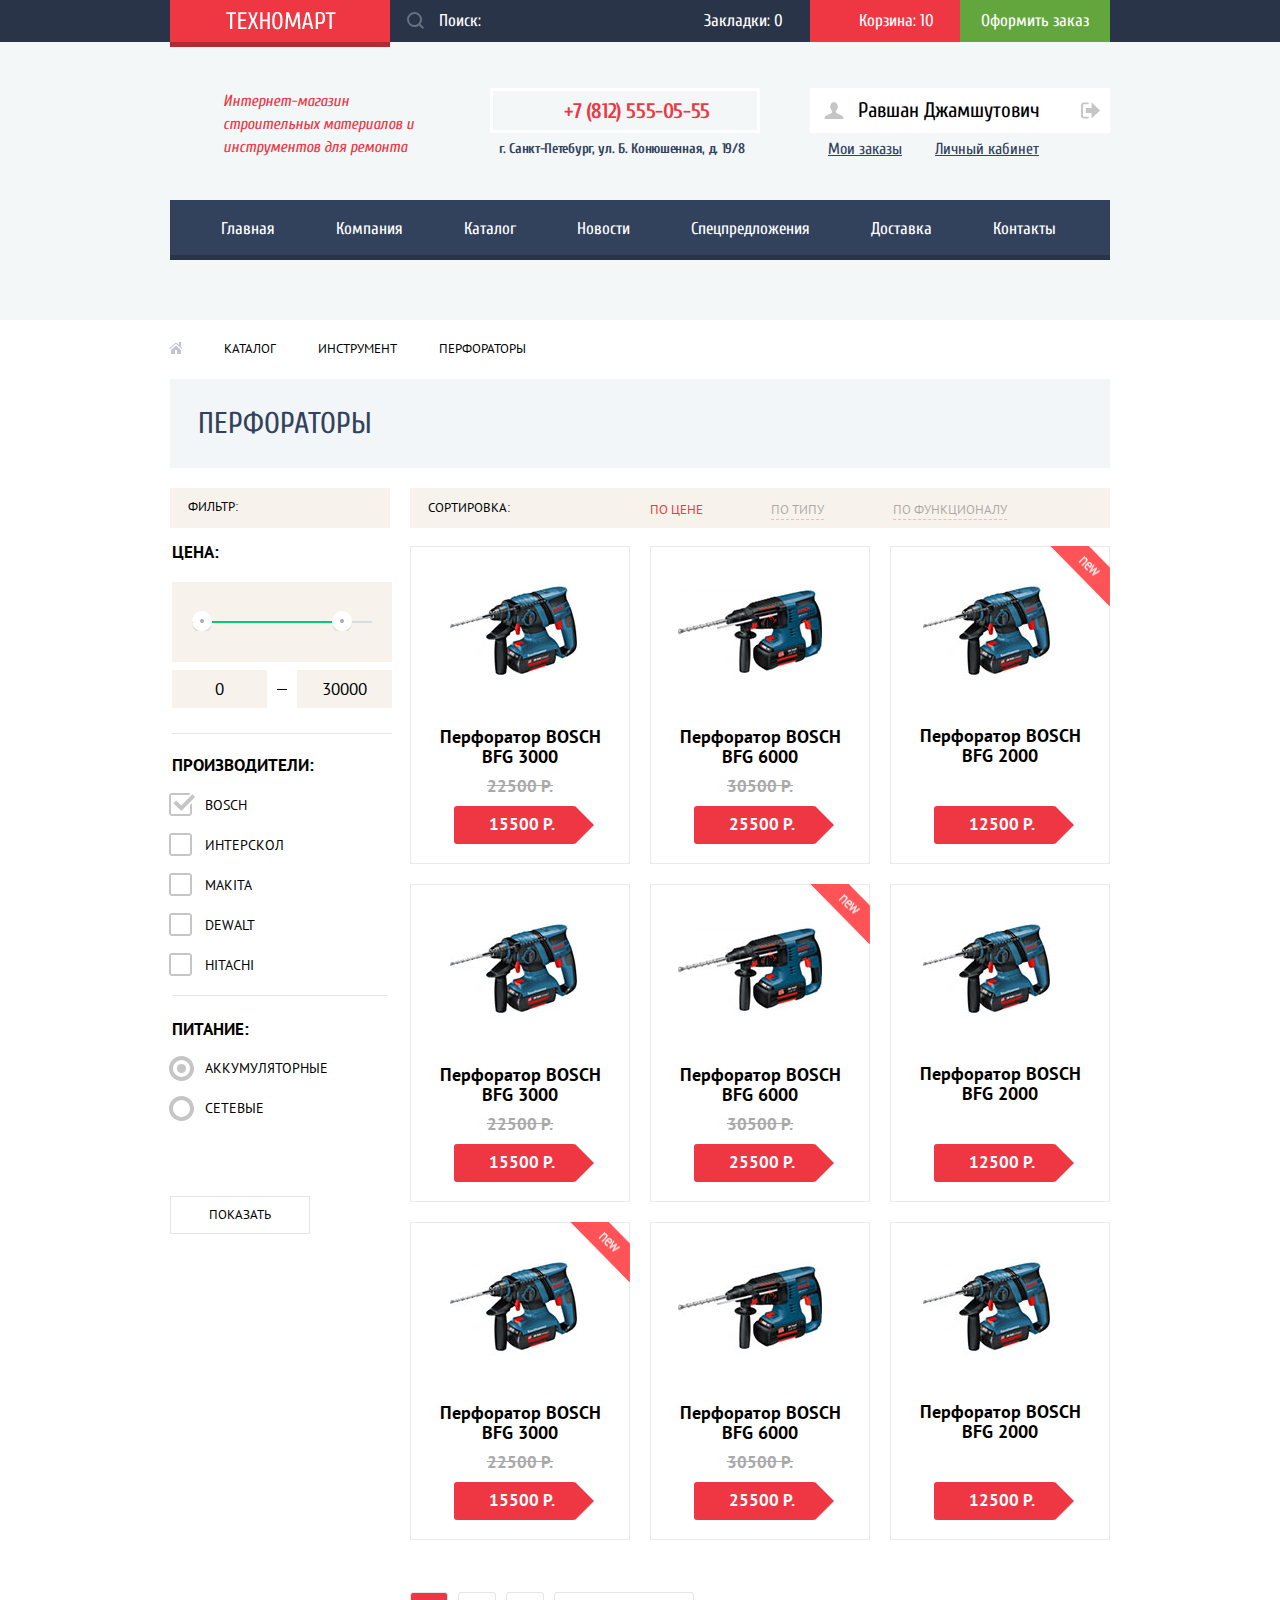
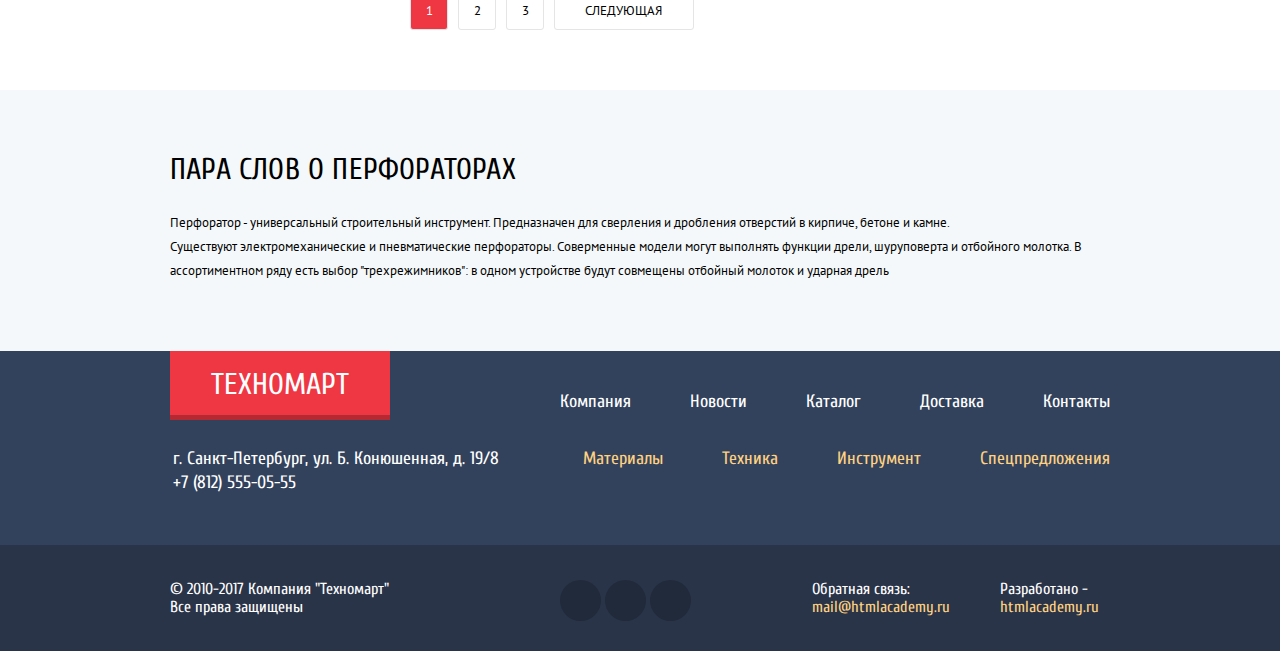
==== commit 0e30b35f: "Исправление недостатков (#6)" ====
--- a/catalog.html
+++ b/catalog.html
@@ -3,32 +3,41 @@
   <head>
     <meta charset="utf-8">
     <title>HTML Academy: Каталог | Техномарт</title>
+    <link rel="stylesheet" href="css/normalize.css">
+    <link rel="stylesheet" href="css/style.css">
   </head>
   <body>
 
     <header class="main-header">
 
-      <div class="container container__header container_breadth container_breadth_full">
+      <div class="container container__header">
         <section class="top-header">
 
           <h2 class="visually-hidden">Поле поиска и управление покупками</h2>
 
-          <div class="top-header__logo"><a href="index.html">Техномарт</a></div>
+          <div class="top-header__logo">
+            <a href="index.html" class="top-header__link">
+              <img src="img/logo-technomart.png" width="110" height="18" alt="Техномарт">
+            </a>
+          </div>
           <form class="form-search">
-            <input type="search" placeholder="Поиск" class="form-search__input" id="search-input"/>
-            <label for="search-input">
-              Поиск
+
+            <input type="search" id="search-input" class="form-search__input" placeholder="Поиск:" />
+            <label for="search-input" class="form-search__label">
+              <svg class="form-search__icon" xmlns="http://www.w3.org/2000/svg" width="17" height="17" viewBox="0 0 17 17">
+                <path d="M17 15.586l-3.542-3.542A7.465 7.465 0 0 0 15 7.5 7.5 7.5 0 1 0 7.5 15c1.71 0 3.282-.579 4.544-1.542L15.586 17 17 15.586zM2 7.5C2 4.467 4.467 2 7.5 2 10.532 2 13 4.467 13 7.5c0 3.032-2.468 5.5-5.5 5.5A5.506 5.506 0 0 1 2 7.5z"/>
+              </svg>
             </label>
           </form>
           <ul class="price-menu">
             <li class="price-menu__item">
-              <a href="#" class="price-menu__link">Закладки: 0</a>
-            </li>
-            <li class="price-menu__item">
-              <a href="#" class="price-menu__link">Корзина: 0</a>
-            </li>
-            <li class="price-menu__item">
-              <a href="#" class="price-menu__link">Оформить заказ: 0</a>
+              <a href="#" class="price-menu__link price-menu__bookmark">Закладки: 0</a>
+            </li>
+            <li class="price-menu__item price-menu__cart_active">
+              <a href="#" class="price-menu__link price-menu__cart">Корзина: 10</a>
+            </li>
+            <li class="price-menu__item price-menu__place-order">
+              <a href="#" class="price-menu__link ">Оформить заказ</a>
             </li>
           </ul>
         </section>
@@ -49,11 +58,14 @@
             г. Санкт-Петебург, ул. Б. Конюшенная, д. 19/8</p>
         </address>
         <ul class="user-menu">
-          <li class="user-menu__log-in">
-            <a href="#">Войти</a>
-          </li>
-          <li class="user-menu__registration" >
-            <a href="#">Регистрация</a>
+          <li class="user-menu__item">
+            <a href="#" class="user-menu__link user-menu__entered">Равшан Джамшутович</a>
+          </li>
+          <li class="user-menu__item user-menu__item_logged">
+            <a href="#" class="user-menu__link user-menu__my-orders">Мои заказы</a>
+          </li>
+          <li class="user-menu__item user-menu__item_logged">
+            <a href="#" class="user-menu__link user-menu__my-account">Личный кабинет</a>
           </li>
         </ul>
       </section>
@@ -61,13 +73,13 @@
       <nav class="main-navigation">
         <ul class="main-menu">
           <li class="main-menu__item">
-            <a href="#" class="main-menu__link">Главная</a>
+            <a href="index.html" class="main-menu__link">Главная</a>
           </li>
           <li class="main-menu__item">
             <a href="#" class="main-menu__link">Компания</a>
           </li>
           <li class="main-menu__item">
-            <a href="#" class="main-menu__link">Каталог</a>
+            <a href="catalog.html" class="main-menu__link">Каталог</a>
           </li>
           <li class="main-menu__item">
             <a href="#" class="main-menu__link">Новости</a>
@@ -90,8 +102,13 @@
       <section class="breadcumbs">
         <h2 class="visually-hidden">Техномарт | Хлебные крошки </h2>
         <ul class="breadcumbs__list">
-          <li class="breadcumbs__item">
-            <a href="#" class="breadcumbs__link"><span class="breadcumbs-link-home"></span></a>
+          <li class="breadcumbs__item breadcumbs__home">
+            <a href="#" class="breadcumbs__link">
+              <svg xmlns="http://www.w3.org/2000/svg" width="14" height="12" viewBox="0 0 14 12">
+                <g fill="#C1C6CE"><path d="M3 8v4h4V8h2v4h4V8L8 3.516z"/>
+                <path d="M14.831 6.365L13 4.751V0h-2v2.987L8.332.635c-.02-.017-.043-.023-.064-.037a.465.465 0 0 0-.08-.047.551.551 0 0 0-.095-.024C8.062.521 8.032.515 8 .515c-.031 0-.061.006-.092.012a.46.46 0 0 0-.095.025c-.028.011-.053.029-.08.046-.021.014-.045.02-.064.037l-6.498 5.73a.501.501 0 0 0 .33.875.497.497 0 0 0 .331-.125L8 1.677l6.169 5.438a.501.501 0 0 0 .662-.75z"/></g>
+              </svg>
+            </a>
           </li>
           <li class="breadcumbs__item">
             <a href="#" class="breadcumbs__link">Каталог</a>
@@ -108,206 +125,231 @@
         <header class="catalog__header">
           <h1 class="catalog__title">Перфораторы</h1>
         </header>
-        <section class="filter">
-          <h2 class="filter__title">Фильтр:</h2>
-
-          <form method="get" name="filter" class="filter__form">
-
-            <fieldset>
-            <legend  class="filter__title">Цена:</legend>
-
-            <div class="filter-slider">
-              <input type="range" name="range-price" value="0">
-            </div>
-
-            <div class="filter-interval">
-              <label for="min-price">
-                <input type="text" name="min-price" id="min-price">
-              </label>
-              <label for="max-price">
-                <input type="text" name="max-price" id="max-price">
-              </label>
-            </div>
-
-            </fieldset>
-            <fieldset>
-
-              <legend  class="filter__manufactured">Производители:</legend>
-              <label for="bosch" class="filter__label">
-                <input type="checkbox"  id="bosch" name="manufactured" value="BOSCH">BOSCH
-              </label>
-              <label for="interscol" class="filter__label">
-                <input type="checkbox" name="manufactured" id="interscol" value="ИНТЕРСКОЛ">ИНТЕРСКОЛ
-              </label>
-              <label for="makita" class="filter__label">
-                <input type="checkbox" name="manufactured" id="makita" value="MAKITA">MAKITA
-              </label>
-              <label for="dewalt" class="filter__label">
-                <input type="checkbox" name="manufactured" id="dewalt" value="DEWALT">DEWALT
-              </label>
-              <label for="hitachi" class="filter__label">
-                <input type="checkbox" name="manufactured" id="hitachi" value="HITACHI">HITACHI
-              </label>
-            </fieldset>
-
-            <fieldset>
-            <legend  class="catalog-feed-title">Питание:</legend>
-            <label for="feed-batery" class="filter__label">
-              <input type="radio" name="feed" id="feed-batery" value="battery">Аккумуляторные
-            </label>
-            <label for="feed-net" class="filter__label">
-              <input type="radio" name="feed" id="feed-net" value="network">Сетевые
-            </label>
-
-            <button>Показать</button>
-            </fieldset>
-          </form>
-        </section>
-      </section>
-
-      <section class="catalog-content">
-        <h2 class="catalog-content__title">Сортировка</h2>
-        <ul class="sort-price">
-          <li class="sort-price__item">
-            <a href="#" class="sort-price__link sort-price__link_price">
-              По цене</a>
-          </li>
-          <li class="sort-price__item">
-            <a href="#" class="sort-price__link sort-price__link_type">
-              По типу</a>
-          </li>
-          <li class="sort-price__item">
-            <a href="#" class="sort-price__link sort-price__link_functional">
-              По функционалу</a>
-          </li>
-          <li class="sort-price__item">
-            <a href="#" class="sort-price__link sort-price__link_up"></a>
-          </li>
-          <li class="sort-price__item">
-            <a href="#" class="sort-price__link sort-price__link_down"></a>
+        <div class="container__row">
+          <div class="filter">
+            <h2 class="filter__title catalog-content__header">Фильтр:</h2>
+
+            <form method="get" action="https://echo.htmlacademy.ru" name="filter" class="filter__form">
+
+              <fieldset class="filter__fieldset">
+              <legend  class="filter__subtitle filter__subtitle_first">Цена:</legend>
+
+              <div class="filter-interval__slider">
+                <div class="filter-interval__slide-line"></div>
+                <div class="filter-interval__slide-line_active"></div>
+                <div class="filter-interval__slider-badge filter-interval__slider-badge_left"></div>
+                <div class=" filter-interval__slider-badge filter-interval__slider-badge_right"></div>
+              </div>
+
+              <div class="filter-interval">
+
+                <input type="text" name="min-price" id="min-price" class="filter-interval__price" value="0">
+                <div class="filter-interval__separator"></div>
+                <input type="text" name="max-price" id="max-price" class="filter-interval__price filter-interval__price_right" value="30000">
+
+              </div>
+
+              </fieldset>
+              <fieldset class="filter__fieldset">
+                <legend  class="filter__subtitle filter__subtitle_manufactured">Производители:</legend>
+
+                <input type="checkbox"  id="bosch" name="manufactured" value="BOSCH" checked>
+                <label for="bosch" class="filter__label">BOSCH</label>
+
+                <input type="checkbox" name="manufactured" id="interscol" value="ИНТЕРСКОЛ">
+                <label for="interscol" class="filter__label">ИНТЕРСКОЛ</label>
+
+                <input type="checkbox" name="manufactured" id="makita" value="MAKITA">
+                <label for="makita" class="filter__label">MAKITA</label>
+
+                <input type="checkbox" name="manufactured" id="dewalt" value="DEWALT">
+                <label for="dewalt" class="filter__label">DEWALT</label>
+
+                <input type="checkbox" name="manufactured" id="hitachi" value="HITACHI">
+                <label for="hitachi" class="filter__label">HITACHI</label>
+              </fieldset>
+
+              <fieldset class="filter__fieldset">
+                <legend  class="filter__subtitle filter__subtitle_feed">Питание:</legend>
+
+                <input type="radio" name="feed" id="feed-batery" value="battery" checked>
+                <label for="feed-batery" class="filter__label">Аккумуляторные</label>
+
+                <input type="radio" name="feed" id="feed-net" value="network">
+                <label for="feed-net" class="filter__label">Сетевые</label>
+
+              </fieldset>
+
+              <button class="filter__button">Показать</button>
+            </form>
+          </div>
+
+
+        <div class="catalog-content">
+          <div class="container__row catalog-content__header">
+            <h2 class="catalog-content__title">Сортировка:</h2>
+            <ul class="sort-price">
+              <li class="sort-price__item">
+                <a href="#" class="sort-price__link sort-price__link_price sort-price__link_active">
+                  По цене</a>
+              </li>
+              <li class="sort-price__item">
+                <a href="#" class="sort-price__link sort-price__link_type">
+                  По типу</a>
+              </li>
+              <li class="sort-price__item">
+                <a href="#" class="sort-price__link sort-price__link_functional">
+                  По функционалу</a>
+              </li>
+              <li class="sort-price__item">
+                <a href="#" class="sort-price__link sort-price__link_up sort-price__link_active"></a>
+              </li>
+              <li class="sort-price__item">
+                <a href="#" class="sort-price__link sort-price__link_down sort-price__link_border_none"></a>
+              </li>
+            </ul>
+          </div>
+
+          <ul class="catalog-list">
+            <li class="catalog-item">
+              <img src="img/BOSCH-BFG-3000.jpg" alt="BOSCH BFG 3000"
+              width="127" height="112" class="catalog-item__image_bfg3000">
+              <h3 class="catalog-item__title">Перфоратор BOSCH BFG 3000</h3>
+              <del class="catalog-item__old-price">22500 Р.</del>
+              <a class="catalog-item__link" href="#">15500 Р.</a>
+              <div class="catalog-item__offer">
+                <button class="catalog-item__buy">Купить</button>
+                <button class="catalog-item__marked">В закладки</button>
+              </div>
+            </li>
+            <li class="catalog-item">
+              <img src="img/BOSCH-BFG-6000.jpg" alt="BOSCH BFG 6000"
+              width="144" height="128" class="catalog-item__image_bfg6000">
+              <h3 class="catalog-item__title">Перфоратор BOSCH BFG 6000</h3>
+              <del class="catalog-item__old-price">30500 Р.</del>
+              <a class="catalog-item__link" href="#">25500 Р.</a>
+              <div class="catalog-item__offer">
+                <button class="catalog-item__buy">Купить</button>
+                <button class="catalog-item__marked">В закладки</button>
+              </div>
+            </li>
+            <li class="catalog-item">
+              <img src="img/BOSCH-BFG-2000.jpg" alt="BOSCH BFG 2000"
+              width="127" height="112" class="catalog-item__image_bfg2000">
+              <h3 class="catalog-item__title not-discont">Перфоратор BOSCH BFG 2000</h3>
+              <a class="catalog-item__link" href="#">12500 Р.</a>
+              <img src="img/new.png" width="60" height="60" alt="Новое" class="new-mark">
+              <div class="catalog-item__offer">
+                <button class="catalog-item__buy">Купить</button>
+                <button class="catalog-item__marked">В закладки</button>
+              </div>
+            </li>
+            <li class="catalog-item">
+              <img src="img/BOSCH-BFG-3000.jpg" alt="BOSCH BFG 3000"
+              width="127" height="112" class="catalog-item__image_bfg3000">
+              <h3 class="catalog-item__title">Перфоратор BOSCH BFG 3000</h3>
+              <del class="catalog-item__old-price">22500 Р.</del>
+              <a class="catalog-item__link" href="#">15500 Р.</a>
+              <div class="catalog-item__offer">
+                <button class="catalog-item__buy">Купить</button>
+                <button class="catalog-item__marked">В закладки</button>
+              </div>
+            </li>
+            <li class="catalog-item">
+              <img src="img/BOSCH-BFG-6000.jpg" alt="BOSCH BFG 6000"
+              width="144" height="128" class="catalog-item__image_bfg6000">
+              <h3 class="catalog-item__title">Перфоратор BOSCH BFG 6000</h3>
+              <del class="catalog-item__old-price">30500 Р.</del>
+              <a class="catalog-item__link" href="#">25500 Р.</a>
+              <img src="img/new.png" width="60" height="60" alt="Новое" class="new-mark">
+              <div class="catalog-item__offer">
+                <button class="catalog-item__buy">Купить</button>
+                <button class="catalog-item__marked">В закладки</button>
+              </div>
+            </li>
+            <li class="catalog-item">
+              <img src="img/BOSCH-BFG-2000.jpg" alt="BOSCH BFG 2000"
+              width="127" height="112" class="catalog-item__image_bfg2000">
+              <h3 class="catalog-item__title not-discont">Перфоратор BOSCH BFG 2000</h3>
+              <a class="catalog-item__link" href="#">12500 Р.</a>
+              <div class="catalog-item__offer">
+                <button class="catalog-item__buy">Купить</button>
+                <button class="catalog-item__marked">В закладки</button>
+              </div>
+            </li>
+            <li class="catalog-item">
+              <img src="img/BOSCH-BFG-3000.jpg" alt="BOSCH BFG 3000"
+              width="127" height="112" class="catalog-item__image_bfg3000">
+              <h3 class="catalog-item__title">Перфоратор BOSCH BFG 3000</h3>
+              <del class="catalog-item__old-price">22500 Р.</del>
+              <a class="catalog-item__link" href="#">15500 Р.</a>
+              <img src="img/new.png" width="60" height="60" alt="Новое" class="new-mark">
+              <div class="catalog-item__offer">
+                <button class="catalog-item__buy">Купить</button>
+                <button class="catalog-item__marked">В закладки</button>
+              </div>
+            </li>
+            <li class="catalog-item">
+              <img src="img/BOSCH-BFG-6000.jpg" alt="BOSCH BFG 6000"
+              width="144" height="128" class="catalog-item__image_bfg6000">
+              <h3 class="catalog-item__title">Перфоратор BOSCH BFG 6000</h3>
+              <del class="catalog-item__old-price">30500 Р.</del>
+              <a class="catalog-item__link" href="#">25500 Р.</a>
+              <div class="catalog-item__offer">
+                <button class="catalog-item__buy">Купить</button>
+                <button class="catalog-item__marked">В закладки</button>
+              </div>
+            </li>
+            <li class="catalog-item">
+              <img src="img/BOSCH-BFG-2000.jpg" alt="BOSCH BFG 2000"
+              width="127" height="112" class="catalog-item__image_bfg2000">
+              <h3 class="catalog-item__title not-discont">Перфоратор BOSCH BFG 2000</h3>
+              <a class="catalog-item__link" href="#">12500 Р.</a>
+              <div class="catalog-item__offer">
+                <button class="catalog-item__buy">Купить</button>
+                <button class="catalog-item__marked">В закладки</button>
+              </div>
+            </li>
+          </ul>
+
+
+      <footer class="catalog-footer">
+        <ul class="footer-list">
+          <li class="footer-list__item">
+            <a href="#" class="footer-list__link footer-list__link_active">1</a>
+          </li>
+          <li class="footer-list__item">
+            <a href="#" class="footer-list__link">2</a>
+          </li>
+          <li class="footer-list__item">
+            <a href="#" class="footer-list__link">3</a>
+          </li>
+          <li class="footer-list__item">
+            <a href="#" class="footer-list__link footer-list__next">Следующая</a>
           </li>
         </ul>
-
-        <ul class="catalog-list">
-          <li class="catalog-item">
-            <img src="img/BOSCH-BFG-9000.jpg" alt="BOSCH BFG 9000"
-            width="180" height="160" class="catalog-item__image">
-            <h3 class="catalog-item__title">Перфоратор BOSCH BFG 9000</h3>
-            <del class="catalog-item__old-price">32500 Р.</del>
-            <a class="catalog-item__link" href="#">25500 Р.</a>
-          </li>
-          <li class="catalog-item">
-            <img src="img/BOSCH-BFG-3000.jpg" alt="BOSCH BFG 3000"
-            width="180" height="160" class="catalog-item__image">
-            <h3 class="catalog-item__title">Перфоратор BOSCH BFG 3000</h3>
-            <del class="catalog-item__old-price">22500 Р.</del>
-            <a class="catalog-item__link" href="#">15500 Р.</a>
-          </li>
-          <li class="catalog-item">
-            <img src="img/BOSCH-BFG-6000.jpg" alt="BOSCH BFG 6000"
-            width="144" height="128" class="catalog-item__image">
-            <h3 class="catalog-item__title">Перфоратор BOSCH BFG 6000</h3>
-            <del class="catalog-item__old-price">30500 Р.</del>
-            <a class="catalog-item__link" href="#">25500 Р.</a>
-          </li>
-          <li class="catalog-item">
-            <img src="img/BOSCH-BFG-2000.jpg" alt="BOSCH BFG 2000"
-            width="127" height="112" class="catalog-item__image">
-            <h3 class="catalog-item__title">Перфоратор BOSCH BFG 9000</h3>
-            <a class="catalog-item__link" href="#">12500 Р.</a>
-          </li>
-
-          <li class="catalog-item">
-            <img src="img/BOSCH-BFG-9000.jpg" alt="BOSCH BFG 9000"
-            width="180" height="160" class="catalog-item__image">
-            <h3 class="catalog-item__title">Перфоратор BOSCH BFG 9000</h3>
-            <del class="catalog-item__old-price">32500 Р.</del>
-            <a class="catalog-item__link" href="#">25500 Р.</a>
-          </li>
-          <li class="catalog-item">
-            <img src="img/BOSCH-BFG-3000.jpg" alt="BOSCH BFG 3000"
-            width="180" height="160" class="catalog-item__image">
-            <h3 class="catalog-item__title">Перфоратор BOSCH BFG 3000</h3>
-            <del class="catalog-item__old-price">22500 Р.</del>
-            <a class="catalog-item__link" href="#">15500 Р.</a>
-          </li>
-          <li class="catalog-item">
-            <img src="img/BOSCH-BFG-6000.jpg" alt="BOSCH BFG 6000"
-            width="144" height="128" class="catalog-item__image">
-            <h3 class="catalog-item__title">Перфоратор BOSCH BFG 6000</h3>
-            <del class="catalog-item__old-price">30500 Р.</del>
-            <a class="catalog-item__link" href="#">25500 Р.</a>
-          </li>
-          <li class="catalog-item">
-            <img src="img/BOSCH-BFG-2000.jpg" alt="BOSCH BFG 2000"
-            width="127" height="112" class="catalog-item__image">
-            <h3 class="catalog-item__title">Перфоратор BOSCH BFG 9000</h3>
-            <a class="catalog-item__link" href="#">12500 Р.</a>
-          </li>
-
-          <li class="catalog-item">
-            <img src="img/BOSCH-BFG-9000.jpg" alt="BOSCH BFG 9000"
-            width="180" height="160" class="catalog-item__image">
-            <h3 class="catalog-item__title">Перфоратор BOSCH BFG 9000</h3>
-            <del class="catalog-item__old-price">32500 Р.</del>
-            <a class="catalog-item__link" href="#">25500 Р.</a>
-          </li>
-          <li class="catalog-item">
-            <img src="img/BOSCH-BFG-3000.jpg" alt="BOSCH BFG 3000"
-            width="180" height="160" class="catalog-item__image">
-            <h3 class="catalog-item__title">Перфоратор BOSCH BFG 3000</h3>
-            <del class="catalog-item__old-price">22500 Р.</del>
-            <a class="catalog-item__link" href="#">15500 Р.</a>
-          </li>
-          <li class="catalog-item">
-            <img src="img/BOSCH-BFG-6000.jpg" alt="BOSCH BFG 6000"
-            width="144" height="128" class="catalog-item__image">
-            <h3 class="catalog-item__title">Перфоратор BOSCH BFG 6000</h3>
-            <del class="catalog-item__old-price">30500 Р.</del>
-            <a class="catalog-item__link" href="#">25500 Р.</a>
-          </li>
-          <li class="catalog-item">
-            <img src="img/BOSCH-BFG-2000.jpg" alt="BOSCH BFG 2000"
-            width="127" height="112" class="catalog-item__image">
-            <h3 class="catalog-item__title">Перфоратор BOSCH BFG 9000</h3>
-            <a class="catalog-item__link" href="#">12500 Р.</a>
-          </li>
-
-        </ul>
-
-        <footer class="catalog-footer">
-          <ul class="footer-list">
-            <li class="footer-list__item">
-              <a class="footer-list__link">1</a>
-            </li>
-            <li class="footer-list__item">
-              <a class="footer-list__link">2</a>
-            </li>
-            <li class="footer-list__item">
-              <a class="footer-list__link">3</a>
-            </li>
-            <li class="footer-list__item">
-              <a class="footer-list__link">Следующая</a>
-            </li>
-          </ul>
-        </footer>
-      </section>
-
+      </footer>
+    </div>
+  </div>
+
+    </section>
+    <div class="container container__services">
       <article class="description-catalog">
         <h2 class="description-catalog__title">Пара слов о перфораторах</h2>
-        <p class="description-catalog__title">
+        <p class="description-catalog__content">
         Перфоратор - универсальный строительный инструмент. Предназначен для
-        сверления и дробления отверстий в кирпиче, бетоне и камне. Существуют
+        сверления и дробления отверстий в кирпиче, бетоне и камне. </p>
+        <p class="description-catalog__content">Существуют
         электромеханические и пневматические перфораторы. Соверменные модели могут
         выполнять функции дрели, шуруповерта и отбойного молотка. В ассортиментном
         ряду есть выбор "трехрежимников": в одном устройстве будут совмещены
         отбойный молоток и ударная дрель</p>
       </article>
-
+    </div>
     </main>
 
     <footer class="main-footer">
-
+      <div class="container__footer-top">
         <section class="footer-top">
           <h2 class="visually-hidden">
             Основное меню в подвале сайта</h2>
@@ -315,19 +357,19 @@
           <nav class="footer-menu">
             <ul class="footer-menu__list">
               <li class="footer-menu__item">
-                <a href="#" class="footer-menu__link">Компания</a>
+                <a href="" class="footer-menu__link">Компания</a>
               </li>
               <li class="footer-menu__item">
-                <a href="#" class="footer-menu__link">Новости</a>
+                <a href="" class="footer-menu__link">Новости</a>
               </li>
               <li class="footer-menu__item">
-                <a href="#" class="footer-menu__link">Каталог</a>
+                <a href="" class="footer-menu__link">Каталог</a>
               </li>
               <li class="footer-menu__item">
-                <a href="#" class="footer-menu__link">Доставка</a>
+                <a href="" class="footer-menu__link">Доставка</a>
               </li>
               <li class="footer-menu__item">
-                <a href="#" class="footer-menu__link">Контакты</a>
+                <a href="" class="footer-menu__link">Контакты</a>
               </li>
             </ul>
           </nav>
@@ -335,47 +377,63 @@
         <section class="footer-middle">
           <h2 class="visually-hidden">
             Контактные данные и дополнительное меню</h2>
-          <address class="footer-middle__address">г. Санкт-Петербург, ул. Б. Конюшенная, д.19/8<br>
+          <address class="footer-middle__address">г. Санкт-Петербург, ул. Б. Конюшенная, д. 19/8
           +7 (812) 555-05-55</address>
           <ul class="footer-middle__menu-list">
             <li class="footer-middle__menu-item">
-              <a href="#" class="footer-middle__linnk">Материалы</a>
+              <a href="" class="footer-middle__link">Материалы</a>
             </li>
             <li class="footer-middle__menu-item">
-              <a href="#" class="footer-middle__linnk">Техника</a>
+              <a href="" class="footer-middle__link">Техника</a>
             </li>
             <li class="footer-middle__menu-item">
-              <a href="#" class="footer-middle__linnk">Инструмент</a>
+              <a href="" class="footer-middle__link">Инструмент</a>
             </li>
             <li class="footer-middle__menu-item">
-              <a href="#" class="footer-middle__linnk">Спецпредложения</a>
+              <a href="" class="footer-middle__link">Спецпредложения</a>
             </li>
           </ul>
         </section>
-
-        <section class="bottom-footer">
+      </div>
+
+      <div class="container__footer-bottom">
+        <section class="footer-bottom">
           <h2 class="visually-hidden">
             Авторские данные и ссылки на социальные сети</h2>
-          <p class="bottom-footer__copyright">&copy; 2010-2017 Компания "Техномарт" <br>
+          <p class="bottom-footer__copyright">&copy; 2010-2017 Компания "Техномарт"
           Все права защищены</p>
 
           <div class="bottom-footer__social-button">
             <a href="http://vk.com" class="bottom-footer__vk-icon">ВКонтакте</a>
             <a href="http://facebook.com" class="bottom-footer__facebook-icon">FaceBook</a>
-            <a href="http://twitter.com" class="bottom-footer__twitter-icon">Twitter</a>
+            <a href="https://www.instagram.com/?hl=ru" class="bottom-footer__twitter-icon">Instagram</a>
           </div>
 
-          <div class="footer-feedback">
-            <p class="footer-feedback__mail">Обратная связь:
-              <a href="mailto:mail@htmlacademy.ru"
-              class="footer-feedback__mail-link">mail@htmlacademy.ru</a></p>
-            <p class="footer-feedback__powered-by">Разработано -
-              <a href="htmlacademy.ru" class="footer-feedback__link">
-                https://htmlacademy.ru/intensive/htmlcss</a></p>
-          </div>
+          <p class="footer-feedback__mail">
+            Обратная связь:
+            <a href="mailto:mail@htmlacademy.ru" class="footer-feedback__mail-link">mail@htmlacademy.ru</a>
+          </p>
+          <p class="footer-feedback__powered-by">
+            Разработано -
+            <a href="https://htmlacademy.ru/intensive/htmlcss" class="footer-feedback__link">htmlacademy.ru</a>
+          </p>
         </section>
-
+      </div>
     </footer>
+
+    <section class="modal modal-cart">
+      <h2 class="visually-hidden">Добавление товара в корзину</h2>
+        <div class="modal-cart__block">
+          <p class="modal-cart__add-order">Товар добавлен в корзину!</p>
+        </div>
+        <div class="modal-cart__block_button">
+          <a class="modal-cart__button modal-cart__button-offer">Оформить заказ</a>
+          <button class="modal-cart__button modal-cart__button-continue">Продолжить покупки</button>
+        </div>
+      <button class="modal-close" type="button">Закрыть</button>
+    </section>
+
+    <script src="js/script.js"></script>
 
   </body>
 </html>
--- a/css/style.css
+++ b/css/style.css
@@ -0,0 +1,2055 @@
+@import url('https://fonts.googleapis.com/css?family=Cuprum:400,400i,700|PT+Sans:400,400i,700,700i&subset=cyrillic');
+
+body {
+  margin: 0;
+  padding: 0;
+  font-size: 13px;
+  line-height: 125%;
+  color: #000000;
+  font-family: "Cuprum", "Arial", sans-serif;
+  font-weight: normal;
+  font-style: normal;
+}
+
+a {
+  text-decoration: none;
+}
+
+.visually-hidden {
+  display: none;
+}
+
+.main-header {
+  background-color: #f3f7f8;
+  padding-bottom: 60px;
+}
+
+.container__header {
+  background-color: #293449;
+}
+
+
+.top-header {
+  margin: 0 auto;
+  max-width: 940px;
+  display: flex;
+  flex-direction: row;
+  justify-content: space-between;
+}
+
+.middle-header {
+  display: flex;
+  flex-direction: row;
+}
+
+.top-header__logo {
+  display: block;
+  width: 219px;
+  height: 42px;
+  padding-left: 1px;
+  margin-bottom: -5px;
+  background-color: #ef3643;
+  border-bottom: 5px solid #b52933;
+  font-size: 24px;
+  line-height: 46px;
+  color: #fff;
+  text-transform: uppercase;
+  text-align: center;
+  cursor: pointer;
+}
+
+.top-header__logo:hover {
+  background-color: #ca2c37;
+}
+
+.top-header__link {
+  display: block;
+  width: 100%;
+  height: 100%;
+  color: #ffffff;
+}
+
+.form-search {
+  width: 270px;
+  height: 42px;
+  display: flex;
+  flex-direction: row-reverse;
+}
+
+.form-search__label {
+  display: inline-block;
+  width: 44px;
+  height: 42px;
+  margin-left: -4px;
+}
+
+.form-search__icon {
+ fill: rgba(255, 255, 255, 0.3);
+ padding-top: 12px;
+ padding-right: 10px;
+ padding-bottom: 13px;
+ padding-left: 17px;
+}
+
+.form-search__input {
+  box-sizing: border-box;
+  width: 226px;
+  height: 42px;
+  padding: 5px;
+  vertical-align: top;
+  font-size: 17px;
+  color: #fff;
+  background-color: #293449;
+  border: none;
+}
+
+.form-search__input:focus,
+.form-search__input:focus ~ .form-search__label {
+  height: 42px;
+  background-color: #fff;
+  font-family: "Cuprum", "Arial", sans-serif;
+  font-size: 17px;
+  color: #000;
+  outline: none;
+}
+
+.form-search__input:focus ~ .form-search__label svg {
+  fill: #ef3643;
+}
+
+.form-search__input::-webkit-input-placeholder {
+  font-family: "Cuprum", "Arial", sans-serif;
+  font-size: 17px;
+  color:#fff;
+}
+.form-search__input::-moz-placeholder          {
+  font-family: "Cuprum", "Arial", sans-serif;
+  font-size: 17px;
+  color:#fff;
+}
+.form-search__input:-moz-placeholder           {
+  font-family: "Cuprum", "Arial", sans-serif;
+  font-size: 17px;
+  color:#fff;
+}
+.form-search__input:-ms-input-placeholder      {
+  font-family: "Cuprum", "Arial", sans-serif;
+  font-size: 17px;
+  color:#fff;
+}
+
+.price-menu {
+  padding: 0;
+  margin: 0;
+  display: flex;
+  flex-direction: row;
+  list-style: none;
+}
+
+.price-menu__item{
+  width: 150px;
+  position: relative;
+  text-align: center;
+  font-size: 17px;
+  line-height: 41px;
+}
+
+.price-menu__bookmark {
+  margin-left: 17px;
+}
+
+.price-menu__bookmark::before {
+  content: "";
+  position: absolute;
+  width: 14px;
+  height: 16px;
+  top: 12px;
+  left: 18px;
+  background-image: url("../img/icons/icon-bookmark.svg");
+  background-size: 14px 16px;
+  background-repeat: no-repeat;
+  opacity: 0.3;
+}
+
+.price-menu__cart {
+  margin-left: 22px;
+}
+
+.price-menu__cart_active {
+  background-color: #ef3643;
+  color: #ffffff;
+}
+
+.price-menu__cart::before {
+  content: "";
+  position: absolute;
+  width: 15px;
+  height: 15px;
+  top: 12px;
+  left: 18px;
+  background-image: url("../img/icons/icon-cart.svg");
+  background-size: 15px 15px;
+  background-repeat: no-repeat;
+  opacity: 0.3;
+}
+
+.price-menu__place-order {
+  background-color: #63a63e;
+}
+
+.price-menu__link {
+  display: block;
+  height: 42px;
+  color: #fff;
+}
+
+.price-menu__link:active {
+  opacity: 0.5;
+  background-color: #161d29;
+}
+
+.price-menu__place-order:hover {
+  background-color: #5fbb2d;
+  outline: none;
+}
+
+.price-menu__place-order:active {
+  opacity: 0.5;
+  outline: none;
+}
+
+.middle-header {
+  max-width: 940px;
+  margin: 0 auto;
+  padding-top: 46px;
+  padding-bottom: 39px;
+}
+
+.middle-header__description {
+  padding: 0;
+  margin: 0;
+  width: 192px;
+  margin-top: 2px;
+  margin-left: 53px;
+  font-size: 16px;
+  line-height: 23px;
+  font-family: "Cuprum", "Arial", sans-serif;
+  color: #ef3643;
+  white-space: normal;
+  font-style: italic;
+}
+
+.header-contact {
+  width: 270px;
+  margin-left: 75px;
+  margin-right: auto;
+}
+
+.header-contact__phone {
+  margin: 0;
+  box-sizing: border-box;
+  position: relative;
+  width: 270px;
+  height: 45px;
+  padding-top: 11px;
+  padding-left: 71px;
+  border: 3px solid #ffffff;
+  font-size: 21px;
+  line-height: 18px;
+  font-style: normal;
+  font-weight: bold;
+  letter-spacing: -0.4px;
+  color: #ef3643;
+}
+
+.header-contact__phone::before {
+  content: "";
+  position: absolute;
+  width: 18px;
+  height: 19px;
+  left: 13px;
+  background-image: url("../img/icons/icon-phone.svg");
+  background-size: 18px 19px;
+  background-repeat: no-repeat;
+}
+
+.header-contact__address {
+  margin: 0;
+  padding-left: 9px;
+  padding-top: 4px;
+  font-size: 14px;
+  line-height: 24px;
+  font-family: "Cuprum", "Arial", sans-serif;
+  font-style: normal;
+  font-weight: bold;
+  letter-spacing: -0.3px;
+  color: #32425c;
+}
+
+.user-menu {
+  padding: 0;
+  margin: 0;
+  list-style: none;
+  display: flex;
+  flex-direction: row;
+  flex-wrap: wrap;
+  justify-content: flex-end;
+  width: 300px;
+}
+
+.user-menu__item {
+  position: relative;
+}
+
+.user-menu__item:last-child {
+  margin-left: 10px;
+}
+
+.user-menu__link {
+  display: block;
+  box-sizing: border-box;
+  background-color: #ffffff;
+  font-size: 21px;
+  line-height: 18px;
+  color: #000000;
+}
+
+.user-menu__log-in {
+  padding-top: 13px;
+  padding-right: 26px;
+  padding-bottom: 14px;
+  padding-left: 47px;
+}
+
+.user-menu__log-in::before {
+  content: "";
+  position: absolute;
+  width: 20px;
+  height: 17px;
+  top: 14px;
+  left: 14px;
+  background-image: url("../img/icons/icon-login.svg");
+  background-size: 20px 17px;
+  background-repeat: no-repeat;
+  opacity: 0.3;
+}
+
+.user-menu__registration {
+  padding-top: 13px;
+  padding-right: 10px;
+  padding-bottom: 14px;
+  padding-left: 14px;
+}
+
+
+.user-menu__entered {
+  position: relative;
+  width: 300px;
+  padding-top: 13px;
+  padding-right: 35px;
+  padding-bottom: 14px;
+  padding-left: 48px;
+}
+
+.user-menu__entered::after {
+  content: "";
+  position: absolute;
+  width: 20px;
+  height: 18px;
+  top: 14px;
+  right: 10px;
+  background-image: url("../img/icons/icon-logout.svg");
+  background-size: 20px 17px;
+  background-repeat: no-repeat;
+}
+
+.user-menu__entered::before {
+  content: "";
+  position: absolute;
+  width: 20px;
+  height: 17px;
+  top: 14px;
+  left: 14px;
+  background-image: url("../img/icons/icon-user.svg");
+  background-size: 20px 17px;
+  background-repeat: no-repeat;
+
+}
+
+.user-menu__item_logged {
+  padding-top: 3px;
+}
+
+.user-menu__my-orders {
+  padding-right: 23px;
+  font-size: 16px;
+  line-height: 18px;
+  color: #32425c;
+  background: transparent;
+  text-decoration: underline;
+}
+
+.user-menu__my-account {
+  position: relative;
+  padding-right: 71px;
+  font-size: 16px;
+  line-height: 18px;
+  color: #32425c;
+  background: transparent;
+  text-decoration: underline;
+}
+
+.user-menu__link:hover {
+  color: #ef3643;
+}
+
+.user-menu__link:active {
+  opacity: 0.5;
+}
+
+.main-navigation {
+  max-width: 940px;
+  margin: 0 auto;
+  background-color: #32425c;
+  border-bottom: 5px solid #293449;
+}
+
+.main-menu {
+  margin: 0;
+  padding: 0 21px;
+  list-style: none;
+  display: flex;
+  flex-direction: row;
+  flex-wrap: wrap;
+  justify-content: flex-start;
+}
+
+.main-menu__link {
+  display: block;
+  height: 55px;
+  font-size: 17px;
+  line-height: 57px;
+  color: #ffffff;
+  padding-left: 30px;
+  padding-right: 31px;
+}
+
+.main-menu__link:hover {
+  background-color: #293449;
+}
+
+.main-menu__link:active{
+  background-color: #1d2739;
+  opacity: 0.5;
+}
+
+.promo-content {
+  max-width: 940px;
+  margin: 0 auto;
+  padding-top: 59px;
+  padding-bottom: 32px;
+  display: flex;
+}
+
+.promo-item {
+  width: 300px;
+  height: 123px;
+  margin-bottom: 20px;
+}
+
+.promo-content__column_position_left {
+  display: flex;
+  flex-wrap: wrap;
+}
+
+.new-mark {
+  position: absolute;
+  top: -1px;
+  right: -1px;
+  z-index: 1;
+}
+
+.promo-item__material {
+  margin-right: 20px;
+  background-color: #ffbf47;
+  background-image: url("../img/icons/icon-1.svg");
+  background-repeat: no-repeat;
+  background-size: 44px 65px;
+  background-position: 213px 31px;
+  position: relative;
+}
+
+.promo-item__tool {
+  background-color: #3bbce3;
+  background-image: url("../img/icons/icon-2.svg");
+  background-repeat: no-repeat;
+  background-size: 75px 79px;
+  background-position: 197px 23px;
+}
+
+.promo-item__technics {
+  background-color: #dc91d8;
+  background-image: url("../img/icons/icon-3.svg");
+  background-repeat: no-repeat;
+  background-size: 78px 62px;
+  background-position: 191px 31px;
+}
+
+.promo-item__discounts {
+  background-color: #8ed78f;
+  background-image: url("../img/icons/icon-4.svg");
+  background-repeat: no-repeat;
+  background-size: 59px 73px;
+  background-position: 196px 26px;
+}
+
+.promo-item__deliver {
+  background-color: #ffc047;
+  background-image: url("../img/icons/icon-5.svg");
+  background-repeat: no-repeat;
+  background-size: 78px 63px;
+  background-position: 191px 32px;
+}
+
+.promo-item__title {
+  margin: 0;
+  padding: 0;
+  padding-top: 30px;
+  padding-left: 22px;
+  padding-bottom:20px;
+  font-size: 24px;
+  line-height: 9px;
+  font-weight: bold;
+  color: #ffffff;
+}
+
+.promo-item__link {
+  display: block;
+  margin: 0;
+  padding: 0;
+  margin-left: 26px;
+  margin-top: 3px;
+  height: 38px;
+  text-align: center;
+  border-radius: 3px;
+  font-size: 14px;
+  line-height: 42px;
+  text-transform: uppercase;
+  color: #ffffff;
+}
+
+.promo-content__column_position_right .promo-item__link {
+  margin-left: 23px;
+}
+
+.content-header__link {
+  display: block;
+  margin: 0;
+  padding: 0;
+  margin-left: 22px;
+  padding-top: 14px;
+  padding-bottom: 14px;
+  text-align: center;
+  border-radius: 3px;
+  font-size: 14px;
+  line-height: 18px;
+  text-transform: uppercase;
+  color: #ffffff;
+}
+
+.promo-item__link {
+  width: 135px;
+  background-color: rgba(0, 0, 0, 0.1);
+}
+
+.promo-item__link:hover {
+  background-color: rgba(0, 0, 0, 0.2);
+}
+
+.promo-item__link:active {
+  background-color: rgba(0, 0, 0, 0.3);
+}
+
+.content-header__link,
+.about-company__link,
+.accordion-tabs__link {
+  display: block;
+  background-color: #ef3643;
+  color: #ffffff;
+  font-size: 14px;
+  line-height: 18px;
+  padding-top: 14px;
+  padding-bottom: 14px;
+  text-transform: uppercase;
+  border-radius: 3px;
+}
+
+.promo-carousel {
+  position: relative;
+  margin-top: -16px;
+}
+
+.promo-carousel__slide {
+  position: relative;
+}
+
+.promo-carousel__control {
+  position: relative;
+  width: 100%;
+  bottom: 0;
+}
+
+.promo-carousel__control_left {
+  position: absolute;
+  top: 112px;
+  left:20px;
+  border: 0;
+  background: transparent;
+  cursor: pointer;
+}
+
+.promo-carousel__control_right {
+  position: absolute;
+  top: 112px;
+  right: 14px;
+  border: 0;
+  background: transparent;
+  cursor: pointer;
+}
+
+.promo-carousel__badge_center {
+  position: absolute;
+  bottom: 54px;
+  left: 295px;
+}
+
+.promo-carousel__badge {
+  display: inline-block;
+  height: 10px;
+  width: 10px;
+  margin-right: 7px;
+  padding: 0;
+  color: #ffffff;
+  background-color: #ffffff;
+  border: 2px solid #ffffff;
+  border-radius: 50%;
+  cursor: pointer;
+}
+
+.promo-carousel__badge:hover,
+.promo-carousel__badge_active {
+  background: #ef3643;
+  background-size: 6px 6px;
+}
+
+.promo-carousel__link {
+  display: block;
+  position: absolute;
+  margin: 0;
+  padding: 0;
+  bottom: 25px;
+  left: 27px;
+  width: 195px;
+  height: 38px;
+  background-color: #ef3643;
+  text-align: center;
+  border-radius: 3px;
+  font-size: 14px;
+  line-height: 36px;
+  letter-spacing: 0.1px;
+  text-transform: uppercase;
+  color: #ffffff;
+}
+
+.promo-carousel__title {
+  margin: 0;
+  padding: 0;
+  position: absolute;
+  top:25px;
+  left: 23px;
+  font-size: 36px;
+  line-height: 30px;
+  font-weight: bold;
+  text-transform: uppercase;
+  color: #ffffff;
+}
+
+.promo-carousel__text {
+  margin: 0;
+  padding: 0;
+  position: absolute;
+  top: 59px;
+  left: 25px;
+  font-size: 18px;
+  line-height: 24px;
+  font-family: "PT Sans", "Arial", sans-serif;
+  color: #ffffff;
+}
+.popular-items {
+    margin: 0;
+    padding: 0;
+    max-width: 940px;
+    margin: 0 auto;
+}
+
+.content-header {
+  display: flex;
+  height: 90px;
+  align-items: center;
+  align-content: center;
+  margin-bottom: 20px;
+  background-color: #f9f5f0;
+  text-transform: uppercase;
+}
+
+.content-header__title {
+  font-size: 30px;
+  margin-right: auto;
+  margin-left: 30px;
+  font-weight: normal;
+  color: #32425c;
+}
+
+.content-header__link {
+  width: 253px;
+  height: 38px;
+  padding: 0;
+  margin-right: 24px;
+  line-height: 40px;
+}
+
+.breadcumbs {
+  max-width: 940px;
+  margin: 0 auto;
+}
+
+.breadcumbs__list {
+  margin: 0;
+  padding: 0;
+  display: flex;
+  flex-direction: row;
+  min-width: 340px;
+  list-style: none;
+}
+
+.breadcumbs__item {
+  position: relative;
+  margin-right: 42px;
+  font-size: 13px;
+  line-height: 18px;
+  font-family: "PT Sans", "Arial", sans-serif;
+  text-transform: uppercase;
+}
+
+.breadcumbs__item::before {
+  position: absolute;
+  content: "";
+  top: 23px;
+  left: -24px;
+  width: 7px;
+  height: 12px;
+  background-image: url("../img/icons/icon-right-small.svg");
+  background-repeat: no-repeat;
+}
+
+.breadcumbs__link {
+  display: block;
+  padding-top: 20px;
+  padding-bottom: 20px;
+  color: #000000;
+  font-weight: normal;
+}
+
+.breadcumbs__home {
+  position: static;
+  padding-top: 1px;
+  margin-left: -2px;
+}
+
+.container__row {
+  display: flex;
+  flex-direction: row;
+  justify-content: space-between;
+}
+
+.catalog {
+  margin: 0;
+  padding: 0;
+  max-width: 940px;
+  margin: 0 auto;
+}
+
+.catalog__header {
+  padding-top: 30px;
+  padding-bottom: 29px;
+  padding-left: 28px;
+  background-color: #f2f6f8;
+}
+
+.catalog__title {
+  margin: 0;
+  font-size: 30px;
+  line-height: 30px;
+  font-weight: normal;
+  color: #32425c;
+  text-transform: uppercase;
+}
+
+.filter {
+  width: 220px;
+  margin-top: 20px;
+}
+
+.filter__title {
+  padding: 0;
+  margin: 0;
+  height: 40px;
+  box-sizing: border-box;
+  padding-top: 10px;
+  padding-left: 18px;
+  font-size: 13px;
+  line-height: 18px;
+  font-family: "PT Sans", "Arial", sans-serif;
+  font-weight: normal;
+  text-transform: uppercase;
+}
+
+.filter__fieldset {
+  padding: 0;
+  border: none;
+  border-bottom: 1px solid #e5e5e5;
+}
+
+.filter__fieldset:last-of-type {
+  border: none;
+}
+
+.filter__subtitle {
+  padding-bottom: 25px;
+  margin-left: -2px;
+  font-size: 17px;
+  line-height: 9px;
+  font-family: "PT Sans", "Arial", sans-serif;
+  font-weight: bold;
+  text-transform: uppercase;
+}
+
+.filter__subtitle_first {
+  padding-top: 2px;
+}
+
+.filter__subtitle_manufactured {
+  padding-top: 27px;
+}
+
+.filter__subtitle_feed {
+  padding-top: 29px;
+  padding-bottom: 24px;
+}
+
+.filter-interval__slider {
+  width: 220px;
+  height: 80px;
+  position: relative;
+  background-color: #f7f3ec;
+}
+
+.filter-interval__slide-line {
+  width: 180px;
+  height: 2px;
+  position: absolute;
+  top: 39px;
+  left: 20px;
+  background-color: #d7dcde;
+}
+
+.filter-interval__slide-line_active {
+  width: 151px;
+  height: 2px;
+  position: absolute;
+  top: 39px;
+  left: 20px;
+  background-color: #00ca74;
+}
+
+.filter-interval__slider-badge {
+  width: 20px;
+  height: 20px;
+  position: absolute;
+  top: 29px;
+  background-image: url("../img/icons/filter-button.svg");
+  background-repeat: no-repeat;
+  cursor: pointer;
+}
+
+.filter-interval__slider-badge_left {
+  left: 20px;
+}
+
+.filter-interval__slider-badge_right {
+  right: 40px;
+}
+
+.filter-interval {
+  display: flex;
+  flex-direction: row;
+  justify-content: space-between;
+  align-items: center;
+  margin-top: 8px;
+  padding-bottom: 25px;
+}
+
+.filter-interval__price {
+  padding: 0;
+  width: 95px;
+  height: 38px;
+  border: none;
+  background-color: #f7f3ec;
+  text-align: center;
+  font-size: 17px;
+  line-height: 18px;
+  font-family: "PT Sans", "Arial", sans-serif;
+}
+
+.filter-interval__separator {
+  width: 10px;
+  height: 1px;
+  background-color: #000000;
+}
+
+.filter__label {
+  position: relative;
+  display: block;
+  padding-bottom: 20px;
+  padding-left: 33px;
+  font-size: 14px;
+  line-height: 20px;
+  font-family: "PT Sans", "Arial", sans-serif;
+  text-transform: uppercase;
+  cursor: pointer;
+}
+
+input[type="checkbox"] {
+  display: none;
+}
+
+input[type="checkbox"] + .filter__label::before {
+  position: absolute;
+  content: "";
+  height: 23px;
+  width: 26px;
+  top: -2px;
+  left: -3px;
+  background-image: url("../img/icons/checkbox-off.svg");
+  background-repeat: no-repeat;
+}
+
+input[type="checkbox"]:checked + .filter__label::before {
+  background-image: url("../img/icons/checkbox-on.svg");
+}
+
+input[type="radio"] {
+  display: none;
+}
+
+input[type="radio"] + .filter__label::before {
+  position: absolute;
+  content: "";
+  height: 25px;
+  width: 25px;
+  top: -2px;
+  left: -3px;
+  background-image: url("../img/icons/radio-off.svg");
+}
+
+input[type="radio"]:checked + .filter__label::before {
+  background-image: url("../img/icons/radio-on.svg");
+}
+
+.filter__button {
+  padding: 0;
+  width: 140px;
+  height: 38px;
+  margin-top: 58px;
+  border: 1px solid #e5e5e5;
+  background-color: #ffffff;
+  font-size: 13px;
+  line-height: 18px;
+  font-family: "PT Sans", "Arial", sans-serif;
+  text-transform: uppercase;
+}
+
+.catalog-content {
+  width: 700px;
+  margin-top: 20px;
+}
+
+.catalog-content__header {
+  background-color: #f7f3ec;
+  height: 40px;
+  margin-bottom: 18px;
+}
+
+.catalog-content__title {
+  font-size: 13px;
+  line-height: 18px;
+  font-family: "PT Sans", "Arial", sans-serif;
+  text-transform: uppercase;
+  padding-left: 18px;
+  font-weight: normal;
+}
+
+.sort-price {
+  padding: 0;
+  display: flex;
+  flex-direction: row;
+  justify-content: flex-start;
+  list-style: none;
+  width: 460px;
+}
+
+.sort-price__item {
+  margin-right: auto;
+}
+
+.sort-price__item:nth-child(2),
+.sort-price__item:nth-child(3) {
+  margin-left: 25px;
+
+}
+
+.sort-price__item:nth-child(n+4) {
+  margin-right: 0;
+}
+
+.sort-price__link {
+  display: block;
+  font-size: 13px;
+  line-height: 18px;
+  border-bottom: 1px dashed #ef3643;
+  font-family: "PT Sans", "Arial", sans-serif;
+  text-transform: uppercase;
+  color: #000000;
+  opacity: 0.3;
+}
+
+.sort-price__link_up {
+  width: 11px;
+  height: 10px;
+  margin-right: 21px;
+  background-image: url("../img/icons/icon-up-dir.svg");
+}
+
+.sort-price__link_down {
+  width: 11px;
+  height: 10px;
+  margin-right: 17px;
+  background-image: url("../img/icons/icon-down-dir.svg");
+}
+
+.sort-price__link_active {
+  color: #ef3643;
+  opacity: 1;
+  border: none;
+}
+
+.sort-price__link_border_none {
+  border: none;
+}
+
+.catalog-list {
+  display: flex;
+  padding: 0;
+  margin: 0;
+  list-style: none;
+  flex-direction: row;
+  flex-wrap: wrap;
+  justify-content: space-between;
+}
+
+.catalog-item {
+  position: relative;
+  flex-basis: 188px;
+  max-width: 100%;
+  min-height: 316px;
+  display: flex;
+  flex-direction: column;
+  justify-content: flex-end;
+  align-items: center;
+  padding: 0 15px;
+  margin-bottom: 20px;
+  border: 1px solid #eaeaea;
+  text-align: center;
+}
+
+.catalog-item__offer {
+  display: none;
+  box-sizing: border-box;
+  background: #ffffff;
+}
+
+.catalog-item:hover > .catalog-item__offer {
+  display: block;
+  position: absolute;
+  padding: 20px 10px;
+  top: 23px;
+  left: 2px;
+}
+
+.catalog-item__buy {
+  position: relative;
+  width: 135px;
+  box-sizing: border-box;
+  border: none;
+  border-radius: 3px;
+  margin-bottom: 10px;
+  padding-top: 11px;
+  padding-bottom: 7px;
+  background-color: #63a63e;
+  box-shadow: 0 3px 0 0 rgba(55, 116, 22, 1);
+  font-size: 14px;
+  line-height: 18px;
+  font-family: "Cuprum", "Arial", sans-serif;
+  text-transform: uppercase;
+  color: #ffffff;
+}
+
+.catalog-item__buy::before {
+  content: "";
+  position: absolute;
+  width: 15px;
+  height: 15px;
+  top: 11px;
+  left: 12px;
+  background-image: url("../img/icons/icon-cart.svg");
+  background-size: 15px 15px;
+  background-repeat: no-repeat;
+  opacity: 0.3;
+}
+
+.catalog-item__marked {
+  width: 135px;
+  box-sizing: border-box;
+  padding-top: 7px;
+  padding-bottom: 7px;
+  border: 3px solid #63a63e;
+  border-radius: 3px;
+  background-color: #ffffff;
+  font-size: 14px;
+  line-height: 18px;
+  font-family: "Cuprum", "Arial", sans-serif;
+  text-transform: uppercase;
+  color: #32425c;
+}
+
+.catalog-item:hover {
+  box-shadow: 0 4px 10px 0px rgba(41, 52, 73, 0.5);
+}
+
+.catalog-item__image_bfg9000 {
+  margin-bottom: 11px;
+  margin-left: -1px;
+}
+
+.catalog-item__image_bfg3000 {
+  margin-bottom: 40px;
+  margin-left: -13px;
+}
+
+.catalog-item__image_bfg6000 {
+  margin-bottom: 31px;
+  margin-left: -21px;
+}
+
+.catalog-item__image_bfg2000 {
+  margin-bottom: 39px;
+  margin-left: -28px;
+}
+
+.catalog-item__title {
+  padding: 0;
+  margin: 0;
+  max-width: 100%;
+  margin-bottom: 10px;
+  font-size: 18px;
+  line-height: 20px;
+  font-family: "PT Sans", "Arial", sans-serif;
+  font-weight: bold;
+  color: #000000;
+}
+
+.not-discont {
+  margin-bottom: 40px;
+}
+
+.catalog-item__old-price {
+  margin-bottom: 11px;
+  font-size: 17px;
+  font-family: "PT Sans", "Arial", sans-serif;
+  line-height: 18px;
+  font-weight: bold;
+  color: #a9a9a9;
+}
+
+.catalog-item__link {
+  display: block;
+  box-sizing: border-box;
+  margin: 0;
+  padding: 0;
+  width: 122px;
+  height: 38px;
+  padding-left: 14px;
+  margin-left: -11px;
+  margin-bottom: 19px;
+  border-radius: 3px;
+  background-color: #ef3643;
+  position: relative;
+  text-align: center;
+  font-size: 17px;
+  font-family: "PT Sans", "Arial", sans-serif;
+  font-weight: bold;
+  line-height: 36px;
+  color: #ffffff;
+  text-transform: uppercase;
+}
+
+.catalog-item__link::before {
+  display: block;
+  content: "";
+  width: 0;
+  height: 0;
+  position: absolute;
+  top: 0px;
+  right: -18px;
+  border: 19px solid transparent;
+  border-left-color: #ef3643;
+  border-right: 0;
+}
+
+.catalog-footer {
+  padding-top: 32px;
+  padding-bottom: 60px;
+}
+
+.footer-list {
+  padding: 0;
+  margin: 0;
+  list-style: none;
+}
+
+.footer-list__item {
+  display: inline-block;
+  text-align: center;
+  margin-right: 7px;
+}
+
+.footer-list__link {
+  display: block;
+  border: 1px solid #e5e5e5;
+  border-radius: 3px;
+  padding-top: 10px;
+  padding-right: 14px;
+  padding-bottom: 10px;
+  padding-left: 15px;
+  font-size: 13px;
+  font-family: "PT Sans", "Arial", sans-serif;
+  color: #000000;
+}
+
+.footer-list__link_active {
+  background-color: #ef3643;
+  color: #ffffff;
+}
+
+.footer-list__next {
+  padding-left: 30px;
+  padding-right: 31px;
+  text-transform: uppercase;
+}
+
+.footer-list__link:hover,
+.footer-list__link:focus {
+  border-color: #bdc6ca;
+}
+
+
+.footer-list__link:active {
+  border-color: #ef3643;
+}
+
+.description-catalog {
+  margin: 0;
+  padding: 0;
+  max-width: 940px;
+  margin: 0 auto;
+  padding-bottom: 68px;
+}
+
+.description-catalog__title {
+  padding: 0;
+  margin: 0;
+  padding-top: 68px;
+  padding-bottom: 29px;
+  font-size: 30px;
+  line-height: 24px;
+  color: #000000;
+  font-family: "Cuprum", "Arial", sans-serif;
+  text-transform: uppercase;
+  font-weight: normal;
+  letter-spacing: 0.2px;
+}
+
+.description-catalog__content {
+  padding: 0;
+  margin: 0;
+  font-size: 13px;
+  line-height: 24px;
+  font-family: "PT Sans", "Arial", sans-serif;
+}
+
+.popular-manufacturers {
+    margin: 0;
+    padding: 0;
+    max-width: 940px;
+    margin: 0 auto;
+    padding-bottom: 65px;
+}
+
+.popular-manufacturers .content-header__title {
+  margin-left: 25px;
+}
+
+.manufacturers-list {
+  padding: 0;
+  margin: 0;
+  list-style: none;
+  display: flex;
+  flex-direction: row;
+  flex-wrap: wrap;
+  justify-content: space-between;
+}
+
+.manufacturers-list__item {
+  display: flex;
+  justify-content: center;
+  align-items: center;
+  flex-basis: 218px;
+  min-height: 143px;
+  border: 1px solid #ebebeb;
+  margin-bottom: 20px;
+}
+
+.manufacturers-list__image_interscole {
+  margin-top: -12px;
+}
+
+.manufacturers-list__image_hitachi {
+  margin-top: 8px;
+  margin-left: 6px;
+}
+
+.manufacturers-list__image_metabo {
+  margin-top: -4px;
+  margin-left: 2px;
+}
+
+.manufacturers-list__item:hover,
+.manufacturers-list__item:focus {
+  box-shadow: 0 10px 25px 0px rgba(41, 52, 73, 0.5);
+}
+
+.manufacturers-list__item:active {
+  box-shadow: 0 4px 10px 0px rgba(41, 52, 73, 1);
+  opacity: 0.5;
+}
+
+.container__services {
+  background-color: #f4f8fa;
+}
+
+.services {
+  margin: 0;
+  padding: 0;
+  max-width: 940px;
+  margin: 0 auto;
+  padding-top: 68px;
+}
+
+.custom-header__title {
+  font-size: 29px;
+  line-height: 24px;
+  text-transform: uppercase;
+  padding: 0;
+  margin: 0;
+  padding-bottom: 29px;
+}
+
+.custom-header__desctiption {
+  padding: 0;
+  margin: 0;
+  width: 400px;
+  font-size: 13px;
+  line-height: 24px;
+  font-family: "PT Sans", "Arial", sans-serif;
+}
+
+.accordion-tabs {
+  display: flex;
+  margin-top: 67px;
+}
+
+.accordion-label {
+  list-style: none;
+  padding: 0;
+  margin: 0;
+  margin-right: 80px;
+  position: relative;
+}
+
+.accordion-label::before{
+  position: absolute;
+  right: 0;
+  top: -40px;
+  content: "";
+  width: 10px;
+  height: 272px;
+  background-image: url("../img/tabs-shadow.png");
+  background-repeat: no-repeat;
+}
+
+.accordion-label__btn {
+  display: block;
+  width: 239px;
+  height: 62px;
+  padding-left: 23px;
+  border: none;
+  border-bottom: 1px solid #4d637b;
+  background-color: #32425c;
+  text-align: left;
+  font-size: 21px;
+  font-weight: bold;
+  line-height: 30px;
+  font-family: "Cuprum", "Arial", sans-serif;
+  color: #ffffff;
+
+  outline: 1;
+}
+
+.accordion-label__btn:hover {
+  color: #ffffff;
+  background-color: #293449;
+}
+
+.accordion-label__active {
+  background-color: #ffffff;
+  color: #32425c;
+}
+
+.accordion-content__title {
+  padding: 0;
+  margin: 0;
+  padding-bottom: 28px;
+  font-size: 36px;
+  line-height: 33px;
+  color: #32425c;
+  letter-spacing: -0.3px;
+  text-transform:  uppercase;
+}
+
+.accordion-content__item {
+  width: 640px;
+  min-height: 286px;
+}
+.accordion-content__delivery {
+  background-image: url("../img/services-delivery.png");
+  background-repeat: no-repeat;
+  background-position: 152px 25px;
+}
+
+.accordion-content__guarantee {
+  background-image: url("../img/services-guarantee.png");
+  background-repeat: no-repeat;
+  background-position: 149px 25px;
+}
+
+.accordion-content__credit {
+  background-image: url("../img/services-credit.png");
+  background-repeat: no-repeat;
+  background-position: 149px 25px;
+}
+
+.accordion-content__text {
+    width: 275px;
+    margin: 0;
+    font-size: 13px;
+    line-height: 24px;
+    font-family: "PT Sans", "Arial", sans-serif;
+}
+
+.accordion-content__text_short {
+  width: 228px;
+}
+
+.about-company {
+  margin: 0;
+  padding: 0;
+  max-width: 940px;
+  margin: 0 auto;
+}
+
+.our-company__description,
+.company-contacts__description {
+  font-size: 13px;
+  line-height: 24px;
+  font-family: "PT Sans", "Arial", sans-serif;
+}
+
+.accordion-tabs__link {
+  width: 195px;
+  text-align: center;
+}
+
+.delivery-list {
+  list-style: none;
+}
+
+.delivery-list__item {
+  position: relative;
+  font-size: 18px;
+  line-height: 13px;
+}
+
+.delivery-list__item:before {
+  content: "";
+  width: 25px;
+  height: 2px;
+  position: absolute;
+  top: 7px;
+  left: -36px;
+  background-color: #ef3643;
+}
+
+.about-company {
+  display: flex;
+  flex-direction: row;
+  justify-content: space-between;
+  padding-top: 82px;
+  padding-bottom: 85px;
+  min-width: 370px;
+}
+
+.our-company {
+  flex-basis: 540px;
+}
+
+.company-contacts {
+  flex-basis: 300px;
+}
+
+.our-company__description {
+  padding: 0;
+  margin: 0;
+  margin-bottom: 24px;
+}
+
+.our-company__description:first-child {
+  margin-bottom: 40px;
+}
+
+.our-company__description_second{
+    width: 390px;
+}
+
+.about-company__link {
+  display: block;
+  width: 169px;
+  background-color: #ef3643;
+  color: #ffffff;
+  font-size: 14px;
+  line-height: 18px;
+  padding-top: 11px;
+  padding-right: 10px;
+  padding-bottom: 9px;
+  padding-left: 41px;
+  text-transform: uppercase;
+  border-radius: 3px;
+}
+
+.company-contacts__link {
+  display: block;
+  background-color: #ef3643;
+  color: #ffffff;
+  font-size: 14px;
+  line-height: 18px;
+  padding-top: 11px;
+  padding-right: 10px;
+  padding-bottom: 9px;
+  padding-left: 64px;
+  text-transform: uppercase;
+  border-radius: 3px;
+}
+
+.company-contacts__description {
+  padding: 0;
+  margin: 0;
+  width: 200px;
+}
+
+.company-contacts__map {
+  display: block;
+  padding-top: 31px;
+  padding-bottom: 36px;
+}
+
+.delivery-list {
+  padding: 0;
+  margin: 0;
+  padding-left: 36px;
+  padding-bottom: 13px;
+}
+
+.delivery-list__item {
+  margin-bottom: 27px;
+}
+
+.container__footer-top {
+  background-color: #32425c;
+}
+
+.container__footer-bottom {
+  background-color: #293449;
+}
+
+.footer-top,
+.footer-middle,
+.footer-bottom {
+  display: flex;
+  max-width: 940px;
+  margin: 0 auto;
+}
+
+.footer-top__logo {
+  width: 220px;
+  margin-right: auto;
+  background-color: #ef3643;
+  border-bottom: 5px solid #b52933;
+  font-size: 30px;
+  line-height: 13px;
+  color: #fff;
+  text-transform: uppercase;
+  text-align: center;
+  padding-top: 27px;
+
+  padding-bottom: 24px;
+  cursor: pointer;
+}
+
+
+.footer-menu__list,
+.footer-middle__menu-list {
+  list-style: none;
+  margin: 0;
+  padding: 0;
+}
+
+.footer-menu__item,
+.footer-middle__menu-item {
+  display: inline-block;
+}
+
+.footer-menu__item {
+  margin-top: 39px;
+  margin-right: 56px;
+}
+
+.footer-menu__item:last-child {
+  margin-right: 0;
+}
+
+.footer-middle {
+  padding-top: 27px;
+  padding-bottom: 50px;
+}
+
+.footer-middle__address {
+  width: 330px;
+  margin-right: auto;
+  font-style: normal;
+  padding-left: 3px;
+  font-size: 18px;
+  line-height: 24px;
+  color: #ffffff;
+}
+
+.footer-middle__menu-item {
+  margin-right: 56px;
+}
+
+.footer-middle__menu-item:last-child {
+  margin-right: 0;
+}
+
+.footer-menu__link,
+.footer-middle__link {
+  font-size: 18px;
+  line-height: 24px;
+  color: #ffffff;
+}
+
+.footer-middle__link,
+.footer-feedback__mail-link,
+.footer-feedback__link {
+  color: #ffd180;
+}
+
+.footer-menu__link:hover,
+.footer-middle__link:hover,
+.footer-feedback__mail-link:hover,
+.footer-feedback__link:hover,
+.footer-menu__link:focus,
+.footer-middle__link:focus {
+  text-decoration: underline;
+}
+
+.footer-menu__link:active,
+.footer-middle__link:active {
+  opacity: 0.5;
+}
+
+.footer-bottom {
+  padding-top: 35px;
+  padding-bottom: 30px;
+  font-size: 16px;
+  line-height: 18px;
+  color: #ffffff;
+}
+
+.bottom-footer__copyright {
+  margin: 0;
+  padding: 0;
+  width: 230px;
+  margin-right: 160px;
+  font-size: 16px;
+  line-height: 18px;
+  font-family: "Cuprum", "Arial", sans-serif;
+}
+
+.bottom-footer__social-button {
+  font-size: 0;
+}
+
+.bottom-footer__vk-icon,
+.bottom-footer__facebook-icon,
+.bottom-footer__twitter-icon {
+  display: inline-block;
+  margin-right: 4px;
+  width: 41px;
+  height: 41px;
+  border-radius: 50%;
+  background-color: #212a3a;
+}
+
+.bottom-footer__vk-icon {
+  background-position: 50% 13px;
+}
+
+.bottom-footer__facebook-icon {
+  background-position: 50% 10px;
+}
+
+.bottom-footer__twitter-icon {
+  margin-right: 0;
+  background-position: 50% 10px;
+}
+
+.bottom-footer__vk-icon {
+  background-image: url("../img/icons/icon-vk.svg");
+  background-repeat: no-repeat;
+  background-size: 26px 15px;
+}
+
+.bottom-footer__facebook-icon {
+  background-image: url("../img/icons/icon-fb.svg");
+  background-repeat: no-repeat;
+  background-size: 12px 22px;
+}
+
+.bottom-footer__twitter-icon {
+  background-image: url("../img/icons/icon-insta.svg");
+  background-repeat: no-repeat;
+  background-size: 21px 21px;
+}
+
+.bottom-footer__vk-icon:hover,
+.bottom-footer__facebook-icon:hover,
+.bottom-footer__twitter-icon:hover,
+.bottom-footer__vk-icon:active,
+.bottom-footer__facebook-icon:active,
+.bottom-footer__twitter-icon:active,
+.bottom-footer__vk-icon:focus,
+.bottom-footer__facebook-icon:focus,
+.bottom-footer__twitter-icon:focus {
+  background-color: #ef3643;
+}
+
+.footer-feedback__mail {
+  margin: 0;
+  padding: 0;
+  width: 140px;
+}
+
+.footer-feedback__mail {
+  margin-left: auto;
+  margin-right: 48px;
+
+}
+
+.footer-feedback__powered-by {
+  margin: 0;
+  padding: 0;
+  margin-right: 10px;
+  width: 100px;
+}
+
+.footer-feedback__mail-link:active,
+.footer-feedback__link:active,
+.footer-feedback__mail-link:focus,
+.footer-feedback__link:focus {
+  color: #ef3643;
+}
+
+.modal {
+  position: fixed;
+  box-shadow: 0 30px 50px rgba(0, 0, 0, 0.7);
+}
+
+.modal-feedback {
+  display: none;
+  top:120px;
+  left:50%;
+  width: 620px;
+  margin-left: -310px;
+  background-color: #ffffff;
+  border-top: 7px solid #ff5257;
+}
+
+.modal-close {
+  position: absolute;
+  top: 7px;
+  right: 10px;
+  width: 22px;
+  height: 22px;
+  font-size: 0;
+  border: 0;
+  background: transparent;
+  cursor: pointer;
+}
+
+.modal-close::before,
+.modal-close::after {
+  content: "";
+  position: absolute;
+  top: 10px;
+  left: 0px;
+  width: 26px;
+  height: 4px;
+  background-color: #ef3643;
+}
+
+.modal-close::before {
+  transform: rotate(45deg);
+}
+
+.modal-close::after {
+  transform: rotate(-45deg);
+}
+
+.modal-feedback__form {
+  display: flex;
+  flex-direction: row;
+  flex-wrap: wrap;
+  flex-basis: 220px;
+  flex-grow: 1;
+  justify-content: space-between;
+}
+
+.modal-feedback__block {
+  padding: 0;
+  margin: 0;
+  padding-bottom: 22px;
+
+}
+
+.modal-feedback__block_name {
+  padding: 47px 10px 11px 80px;
+}
+
+.modal-feedback__block_email {
+  padding: 47px 80px 11px 10px;
+}
+
+.modal-feedback__block_textform {
+  padding: 10px 80px 32px 80px;
+}
+
+.modal-feedback__label {
+  display: block;
+  padding-bottom: 10px;
+  padding-left: 1px;
+  font-size: 18px;
+  line-height: 18px;
+  color: #000000;
+}
+
+.modal-feedback__name-user {
+  box-sizing: border-box;
+  width: 220px;
+  padding-top: 9px;
+  padding-right:  14px;
+  padding-bottom: 10px;
+  padding-left: 14px;
+  border: 2px solid #dee3e4;
+  font-size: 12px;
+  color: #a9a9a9;
+}
+
+.modal-feedback__email-user {
+  box-sizing: border-box;
+  width: 220px;
+  padding-top: 10px;
+  padding-right:  14px;
+  padding-bottom: 10px;
+  padding-left: 14px;
+  border: 2px solid #dee3e4;
+  font-size: 12px;
+  color: #a9a9a9;
+}
+
+.modal-feedback__textform-user {
+  box-sizing: border-box;
+  width: 460px;
+  min-height: 113px;
+  padding-top: 10px;
+  padding-right:  14px;
+  padding-bottom: 10px;
+  padding-left: 14px;
+  border: 2px solid #dee3e4;
+  font-size: 12px;
+  color: #a9a9a9;
+}
+
+.modal-feedback__block_button {
+  padding-top: 38px;
+  padding-right: 80px;
+  padding-bottom: 36px;
+  padding-left: 80px;
+  background-color: #f4f4f4;
+}
+
+.modal-feedback__button-submit {
+  width: 460px;
+  padding: 12px 0;
+  border: none;
+  border-radius: 3px;
+  background-color: #ef3643;
+  color: #ffffff;
+  text-transform: uppercase;
+}
+
+.modal-map {
+  display: none;
+  top:120px;
+  left:50%;
+  max-width: 940px;
+  margin-left: -470px;
+  background-color: transparent;
+}
+
+.modal-map__block {
+  padding: 0;
+  margin: 0;
+}
+
+.modal-cart {
+  display: none;
+  top:120px;
+  left:50%;
+  width: 620px;
+  margin-left: -310px;
+  background-color: #ffffff;
+  border-top: 7px solid #ff5257;
+}
+
+.modal-cart__block {
+  padding: 0;
+  margin: 0;
+  padding-top: 70px;
+  padding-right: 80px;
+  padding-bottom: 75px;
+  padding-left: 181px;
+}
+
+.modal-cart__add-order {
+  margin: 0;
+  padding: 0;
+  font-size: 30px;
+  line-height: 18px;
+  font-family: "Cuprum", "Arial", sans-serif;
+}
+
+.modal-cart__add-order:before {
+  position: absolute;
+  content: "";
+  width: 66px;
+  height: 66px;
+  top: 48px;
+  left: 81px;
+  background-image: url("../img/icons/succes.png");
+  background-repeat: no-repeat;
+  background-size: 66px 66px;
+  background-position: 50%;
+}
+
+.modal-cart__block_button {
+  background-color: #f1f1f1;
+}
+
+.modal-cart__block_button {
+  display: flex;
+  flex-direction: row;
+  flex-wrap: nowrap;
+  padding-top: 37px;
+  padding-right: 80px;
+  padding-bottom: 37px;
+  padding-left: 80px;
+}
+
+.modal-cart__button {
+  padding: 0;
+  box-sizing: border-box;
+  width: 220px;
+  border: none;
+  padding-top: 11px;
+  padding-bottom: 10px;
+  font-size: 14px;
+  line-height: 18px;
+  font-family: "Cuprum", "Arial", sans-serif;
+  text-align: center;
+  text-transform: uppercase;
+  border-radius: 3px;
+}
+
+.modal-cart__button-offer {
+  margin-right: 20px;
+  background-color: #ef3643;
+  color: #ffffff;
+}
+
+.modal-cart__button-continue {
+  margin: 0;
+  background-color: #ffffff;
+}
+
+.modal-show {
+  display: block;
+}
